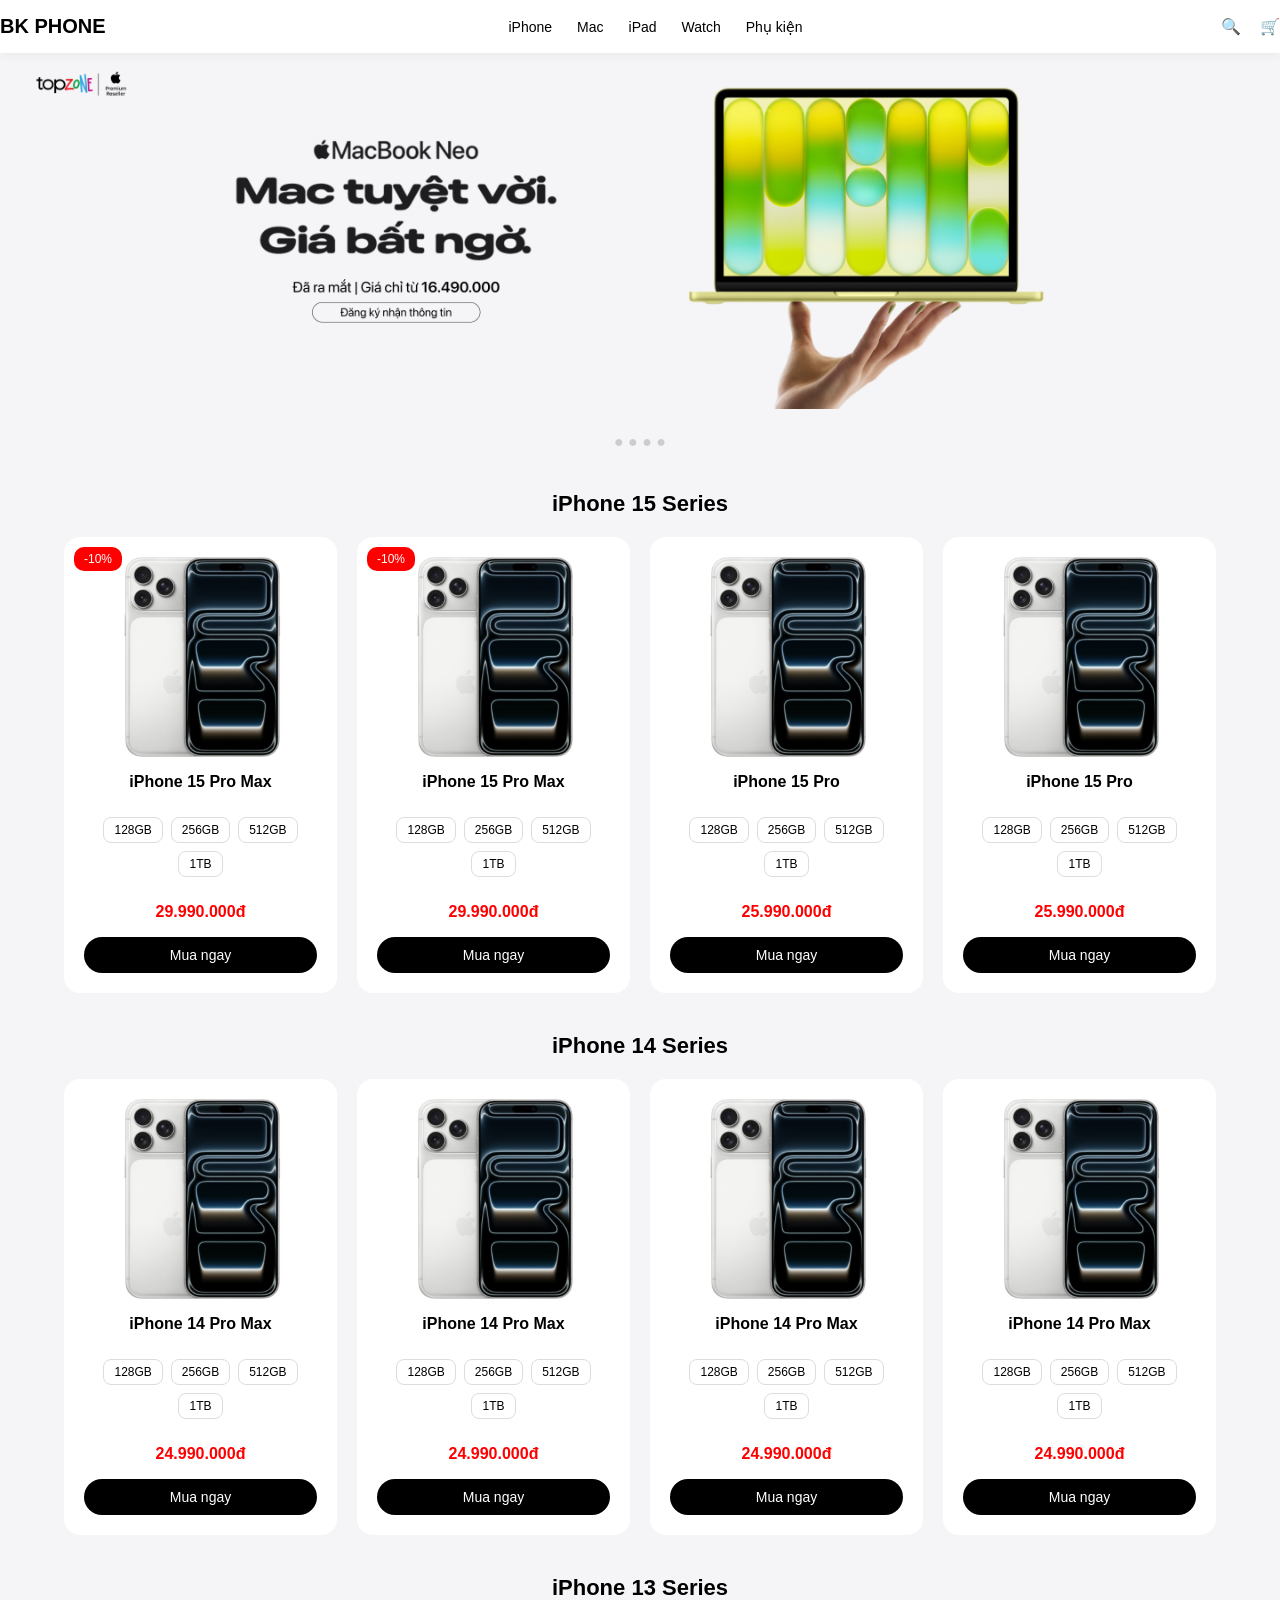
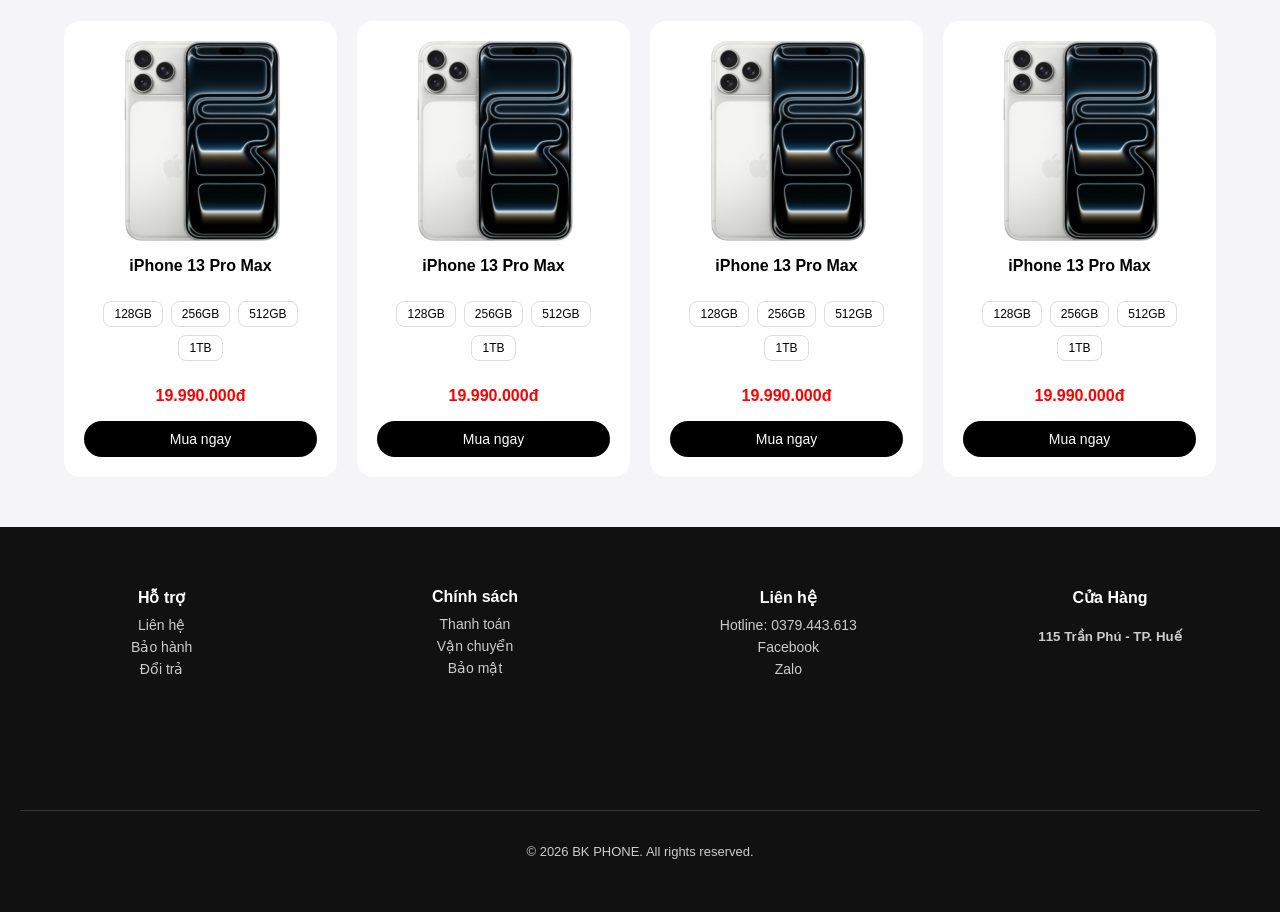
==== index.html @ ae771c81 "bk-phone first commit" ====
<!DOCTYPE html>
<html lang="vi">
<head>
  <meta charset="UTF-8">
  <title>BK PHONE - iPhone Đà Nẵng</title>
  <link rel="stylesheet" href="style.css">
</head>

<body>

<!-- HEADER -->
<header class="header">
  <div class="header-container">

    <div class="logo">BK PHONE</div>

    <nav class="nav">
      <a href="#">iPhone</a>
      <a href="#">Mac</a>
      <a href="#">iPad</a>
      <a href="#">Watch</a>
      <a href="#">Phụ kiện</a>
    </nav>

    <div class="actions">
      <span>🔍</span>
      <span>🛒</span>
    </div>

  </div>
</header>

<!-- BANNER -->
<section class="hero">
  <div class="hero-container">
    <div class="hero-img">
      <img src="images/banner.png">
    </div>

  </div>
</section>

<!-- PRODUCTS -->
<section class="products">

  <!-- iPhone 15 -->
  <h2 class="section-title">iPhone 15 Series</h2>
  <div class="container grid">

    <div class="card">
      <span class="badge">-10%</span>
      <img src="images/iphone-17-pro-max-bac-thumb-600x600.jpg">
      <h3>iPhone 15 Pro Max</h3>
<div class="storage">
  <span>128GB</span>
  <span>256GB</span>
  <span>512GB</span>
  <span>1TB</span>
</div>
<script id="1t8zj6">
document.querySelectorAll('.storage span').forEach(item => {
  item.addEventListener('click', () => {
    item.parentElement.querySelectorAll('span').forEach(s => s.classList.remove('active'));
    item.classList.add('active');
  });
});
</script>      
      <p class="price">29.990.000đ</p>
      <button>Mua ngay</button>
    </div>

    <div class="card">
      <span class="badge">-10%</span>
      <img src="images/iphone-17-pro-max-bac-thumb-600x600.jpg">
      <h3>iPhone 15 Pro Max</h3>
<div class="storage">
  <span>128GB</span>
  <span>256GB</span>
  <span>512GB</span>
  <span>1TB</span>
</div>
<script id="1t8zj6">
document.querySelectorAll('.storage span').forEach(item => {
  item.addEventListener('click', () => {
    item.parentElement.querySelectorAll('span').forEach(s => s.classList.remove('active'));
    item.classList.add('active');
  });
});
</script>      
      <p class="price">29.990.000đ</p>
      <button>Mua ngay</button>
    </div>

    <div class="card">
      <img src="images/iphone-17-pro-max-bac-thumb-600x600.jpg">
      <h3>iPhone 15 Pro</h3>
      <div class="storage">
  <span>128GB</span>
  <span>256GB</span>
  <span>512GB</span>
  <span>1TB</span>
</div>
<script id="1t8zj6">
document.querySelectorAll('.storage span').forEach(item => {
  item.addEventListener('click', () => {
    item.parentElement.querySelectorAll('span').forEach(s => s.classList.remove('active'));
    item.classList.add('active');
  });
});
</script> 
      <p class="price">25.990.000đ</p>
      <button>Mua ngay</button>
    </div>
    
    <div class="card">
      <img src="images/iphone-17-pro-max-bac-thumb-600x600.jpg">
      <h3>iPhone 15 Pro</h3>
      <div class="storage">
  <span>128GB</span>
  <span>256GB</span>
  <span>512GB</span>
  <span>1TB</span>
</div>
<script id="1t8zj6">
document.querySelectorAll('.storage span').forEach(item => {
  item.addEventListener('click', () => {
    item.parentElement.querySelectorAll('span').forEach(s => s.classList.remove('active'));
    item.classList.add('active');
  });
});
</script> 
      <p class="price">25.990.000đ</p>
      <button>Mua ngay</button>
    </div>

  </div>

  <!-- iPhone 14 -->
  <h2 class="section-title">iPhone 14 Series</h2>
  <div class="container grid">

    <div class="card">
      <img src="images/iphone-17-pro-max-bac-thumb-600x600.jpg">
      <h3>iPhone 14 Pro Max</h3>
      <div class="storage">
  <span>128GB</span>
  <span>256GB</span>
  <span>512GB</span>
  <span>1TB</span>
</div>
<script id="1t8zj6">
document.querySelectorAll('.storage span').forEach(item => {
  item.addEventListener('click', () => {
    item.parentElement.querySelectorAll('span').forEach(s => s.classList.remove('active'));
    item.classList.add('active');
  });
});
</script> 
      <p class="price">24.990.000đ</p>
      <button>Mua ngay</button>
    </div>

    <div class="card">
      <img src="images/iphone-17-pro-max-bac-thumb-600x600.jpg">
      <h3>iPhone 14 Pro Max</h3>
      <div class="storage">
  <span>128GB</span>
  <span>256GB</span>
  <span>512GB</span>
  <span>1TB</span>
</div>
<script id="1t8zj6">
document.querySelectorAll('.storage span').forEach(item => {
  item.addEventListener('click', () => {
    item.parentElement.querySelectorAll('span').forEach(s => s.classList.remove('active'));
    item.classList.add('active');
  });
});
</script> 
      <p class="price">24.990.000đ</p>
      <button>Mua ngay</button>
    </div>

        <div class="card">
      <img src="images/iphone-17-pro-max-bac-thumb-600x600.jpg">
      <h3>iPhone 14 Pro Max</h3>
      <div class="storage">
  <span>128GB</span>
  <span>256GB</span>
  <span>512GB</span>
  <span>1TB</span>
</div>
<script id="1t8zj6">
document.querySelectorAll('.storage span').forEach(item => {
  item.addEventListener('click', () => {
    item.parentElement.querySelectorAll('span').forEach(s => s.classList.remove('active'));
    item.classList.add('active');
  });
});
</script> 
      <p class="price">24.990.000đ</p>
      <button>Mua ngay</button>
    </div>

        <div class="card">
      <img src="images/iphone-17-pro-max-bac-thumb-600x600.jpg">
      <h3>iPhone 14 Pro Max</h3>
      <div class="storage">
  <span>128GB</span>
  <span>256GB</span>
  <span>512GB</span>
  <span>1TB</span>
</div>
<script id="1t8zj6">
document.querySelectorAll('.storage span').forEach(item => {
  item.addEventListener('click', () => {
    item.parentElement.querySelectorAll('span').forEach(s => s.classList.remove('active'));
    item.classList.add('active');
  });
});
</script> 
      <p class="price">24.990.000đ</p>
      <button>Mua ngay</button>
    </div>

  </div>

  <!-- iPhone 13 -->
  <h2 class="section-title">iPhone 13 Series</h2>
  <div class="container grid">

    <div class="card">
      <img src="images/iphone-17-pro-max-bac-thumb-600x600.jpg">
      <h3>iPhone 13 Pro Max</h3>
      <div class="storage">
  <span>128GB</span>
  <span>256GB</span>
  <span>512GB</span>
  <span>1TB</span>
</div>
<script id="1t8zj6">
document.querySelectorAll('.storage span').forEach(item => {
  item.addEventListener('click', () => {
    item.parentElement.querySelectorAll('span').forEach(s => s.classList.remove('active'));
    item.classList.add('active');
  });
});
</script> 
      <p class="price">19.990.000đ</p>
      <button>Mua ngay</button>
    </div>

    <div class="card">
      <img src="images/iphone-17-pro-max-bac-thumb-600x600.jpg">
      <h3>iPhone 13 Pro Max</h3>
      <div class="storage">
  <span>128GB</span>
  <span>256GB</span>
  <span>512GB</span>
  <span>1TB</span>
</div>
<script id="1t8zj6">
document.querySelectorAll('.storage span').forEach(item => {
  item.addEventListener('click', () => {
    item.parentElement.querySelectorAll('span').forEach(s => s.classList.remove('active'));
    item.classList.add('active');
  });
});
</script> 
      <p class="price">19.990.000đ</p>
      <button>Mua ngay</button>
    </div>

        <div class="card">
      <img src="images/iphone-17-pro-max-bac-thumb-600x600.jpg">
      <h3>iPhone 13 Pro Max</h3>
      <div class="storage">
  <span>128GB</span>
  <span>256GB</span>
  <span>512GB</span>
  <span>1TB</span>
</div>
<script id="1t8zj6">
document.querySelectorAll('.storage span').forEach(item => {
  item.addEventListener('click', () => {
    item.parentElement.querySelectorAll('span').forEach(s => s.classList.remove('active'));
    item.classList.add('active');
  });
});
</script> 
      <p class="price">19.990.000đ</p>
      <button>Mua ngay</button>
    </div>

        <div class="card">
      <img src="images/iphone-17-pro-max-bac-thumb-600x600.jpg">
      <h3>iPhone 13 Pro Max</h3>
      <div class="storage">
  <span>128GB</span>
  <span>256GB</span>
  <span>512GB</span>
  <span>1TB</span>
</div>
<script id="1t8zj6">
document.querySelectorAll('.storage span').forEach(item => {
  item.addEventListener('click', () => {
    item.parentElement.querySelectorAll('span').forEach(s => s.classList.remove('active'));
    item.classList.add('active');
  });
});
</script> 
      <p class="price">19.990.000đ</p>
      <button>Mua ngay</button>
    </div>

  </div>

</section>

<!-- FOOTER -->
<footer class="footer">
  <div class="footer-container">
    <div class="footer-col">
      <h4>Hỗ trợ</h4>
      <p>Liên hệ</p>
      <p>Bảo hành</p>
      <p>Đổi trả</p>
    </div>

    <div class="footer-col">
      <h4>Chính sách</h4>
      <p>Thanh toán</p>
      <p>Vận chuyển</p>
      <p>Bảo mật</p>
    </div>

    <div class="footer-col">
      <h4>Liên hệ</h4>
      <p>Hotline: 0379.443.613</p>
      <p>Facebook</p>
      <p>Zalo</p>
    </div>
    <div class="footer-col map-col">
  <h4>Cửa Hàng</h4>
  <h5>115 Trần Phú - TP. Huế </h5>
  <iframe 
    src="https://www.google.com/maps/embed?pb=!1m18!1m12!1m3!1d3826.470863350983!2d107.58815087576544!3d16.451678529084784!2m3!1f0!2f0!3f0!3m2!1i1024!2i768!4f13.1!3m3!1m2!1s0x3141a14414b93f39%3A0x653a0df5e198de70!2zMTE1IFRy4bqnbiBQaMO6LCBQaMaw4bubYyBWxKluaCwgSHXhur8sIFZp4buHdCBOYW0!5e0!3m2!1svi!2s!4v1774356234163!5m2!1svi!2s"
    height="120px" 
    style="border:0; border-radius:10px;"
    loading="lazy">
  </iframe>
</div>

  </div>

  <div class="footer-bottom">
    <p>© 2026 BK PHONE. All rights reserved.</p>
  </div>
</footer>

</body>
</html>
---- style.css ----
.header {
  background: black;
  color: rgb(0, 0, 0);
  padding: 12px 0;
  position: sticky;
  top: 0;
  z-index: 1000;
}

.header-container {
  max-width: 1400px;
  margin: auto;
  display: flex;
  align-items: center;
  justify-content: space-between;
}

.hero {
  background: #f5f5f7;
  width: 100%;
}

.hero-container {
  width: 100%;
  max-width: 1400px;
  margin: auto;
  display: flex;
  align-items: center;
  justify-content: space-between;
}

.hero-text h1 {
  font-size: 40px;
  font-weight: bold;
}

.hero-text p {
  margin: 15px 0;
  font-size: 18px;
}

.hero-btn {
  padding: 10px 20px;
  border-radius: 999px;
  border: 1px solid black;
  background: transparent;
  cursor: pointer;
}

.hero::after {
  content: "● ● ● ●";
  display: block;
  text-align: center;
  margin-top: 20px;
  color: #ccc;
}

.hero-img img {
  width: 100%;
  max-width: 100%;
}

.logo {
  font-weight: bold;
  font-size: 20px;
}

.nav {
  display: flex;
  gap: 25px;
}

.nav a {
  color: rgb(0, 0, 0);
  text-decoration: none;
  font-size: 14px;
}

.nav a:hover {
  color: #aaa;
}

.actions span {
  margin-left: 15px;
  cursor: pointer;
}



/* layout chính */
.main-layout {
  max-width: 1400px;
  margin: 0 auto;
  padding: 0 10px;
}

/* container bên trong */
.container {
  max-width: 1200px;
  margin: 0 auto;
  width: 100%;
}


body {
  margin: 0;
  font-family: Arial;
  background: #f5f5f7;
}

/* container */
.container {
  width: 90%;
  margin: auto;
}

/* header */
.header {
  background: white;
  padding: 15px 0;
  box-shadow: 0 2px 10px rgba(0,0,0,0.05);
  position: sticky;
  top: 0;
  z-index: 100;
}

.logo {
  display: inline-block;
}

.search {
  float: right;
  padding: 8px;
}

/* banner */
.banner {
  text-align: center;
  padding: 50px 0;
}

.banner h2 {
  font-size: 30px;
}

/* products */
.products .container {
  display: flex;
  gap: 20px;
}

/* card */
.card {
  background: white;
  padding: 20px;
  border-radius: 16px;
  text-align: center;
  transition: 0.3s;
}

.card:hover {
  transform: translateY(-5px);
  box-shadow: 0 10px 25px rgba(0,0,0,0.1);
}

.card img {
  width: 100%;
  height: 200px;
  object-fit: contain;
}

.card h3 {
  font-size: 16px;
}

.price {
  font-size: 16px;
}

.price {
  color: red;
  font-weight: bold;
}

button {
  background: black;
  color: white;
  padding: 10px;
  border: none;
  border-radius: 8px;
  cursor: pointer;
  font-size: 14px;
}

/* footer */
.footer {
  text-align: center;
  padding: 20px;
  background: white;
  margin-top: 40px;
}
/* giảm giá */
.badge {
  position: absolute;
  background: red;
  color: white;
  padding: 5px 10px;
  border-radius: 10px;
  top: 10px;
  left: 10px;
  font-size: 12px;
}

.card {
  position: relative;
}

button {
  background: black;
  color: white;
  padding: 10px 15px;
  border-radius: 999px;
  transition: 0.3s;
}

button:hover {
  background: #333;
}

.section-title {
  margin: 40px 0 10px;
  font-size: 22px;
  font-weight: bold;
}

.grid {
  display: grid;
  grid-template-columns: repeat(auto-fit, minmax(260px, 1fr));
  gap: 25px; /* tăng khoảng cách cho thoáng */
}

.section-title {
  text-align: center;
  margin: 40px 0 20px;
}

.card {
  min-height: 300px;
  display: flex;
  flex-direction: column;
  justify-content: space-between;
}

.storage {
  display: flex;
  justify-content: center;
  gap: 8px;
  margin: 10px 0;
  flex-wrap: wrap;
}

.storage span {
  border: 1px solid #ddd;
  padding: 5px 10px;
  border-radius: 8px;
  font-size: 12px;
  cursor: pointer;
  transition: 0.2s;
}

/* hover */
.storage span:hover {
  border-color: black;
}

/* chọn */
.storage span.active {
  background: black;
  color: white;
  border-color: black;
}

/* FOOTER */
.footer {
  background: #111;
  color: #ccc;
  margin-top: 50px;
  padding-top: 40px;
}

.footer-container {
  max-width: 1400px;
  margin: auto;
  display: grid;
  grid-template-columns: repeat(4, 1fr);
  gap: 30px;
}

.footer-col h3,
.footer-col h4 {
  color: white;
  margin-bottom: 10px;
}

.footer-col p {
  font-size: 14px;
  margin: 6px 0;
  cursor: pointer;
}

.footer-col p:hover {
  color: white;
}

/* bottom */
.footer-bottom {
  text-align: center;
  padding: 20px;
  border-top: 1px solid #333;
  margin-top: 20px;
  font-size: 13px;
}
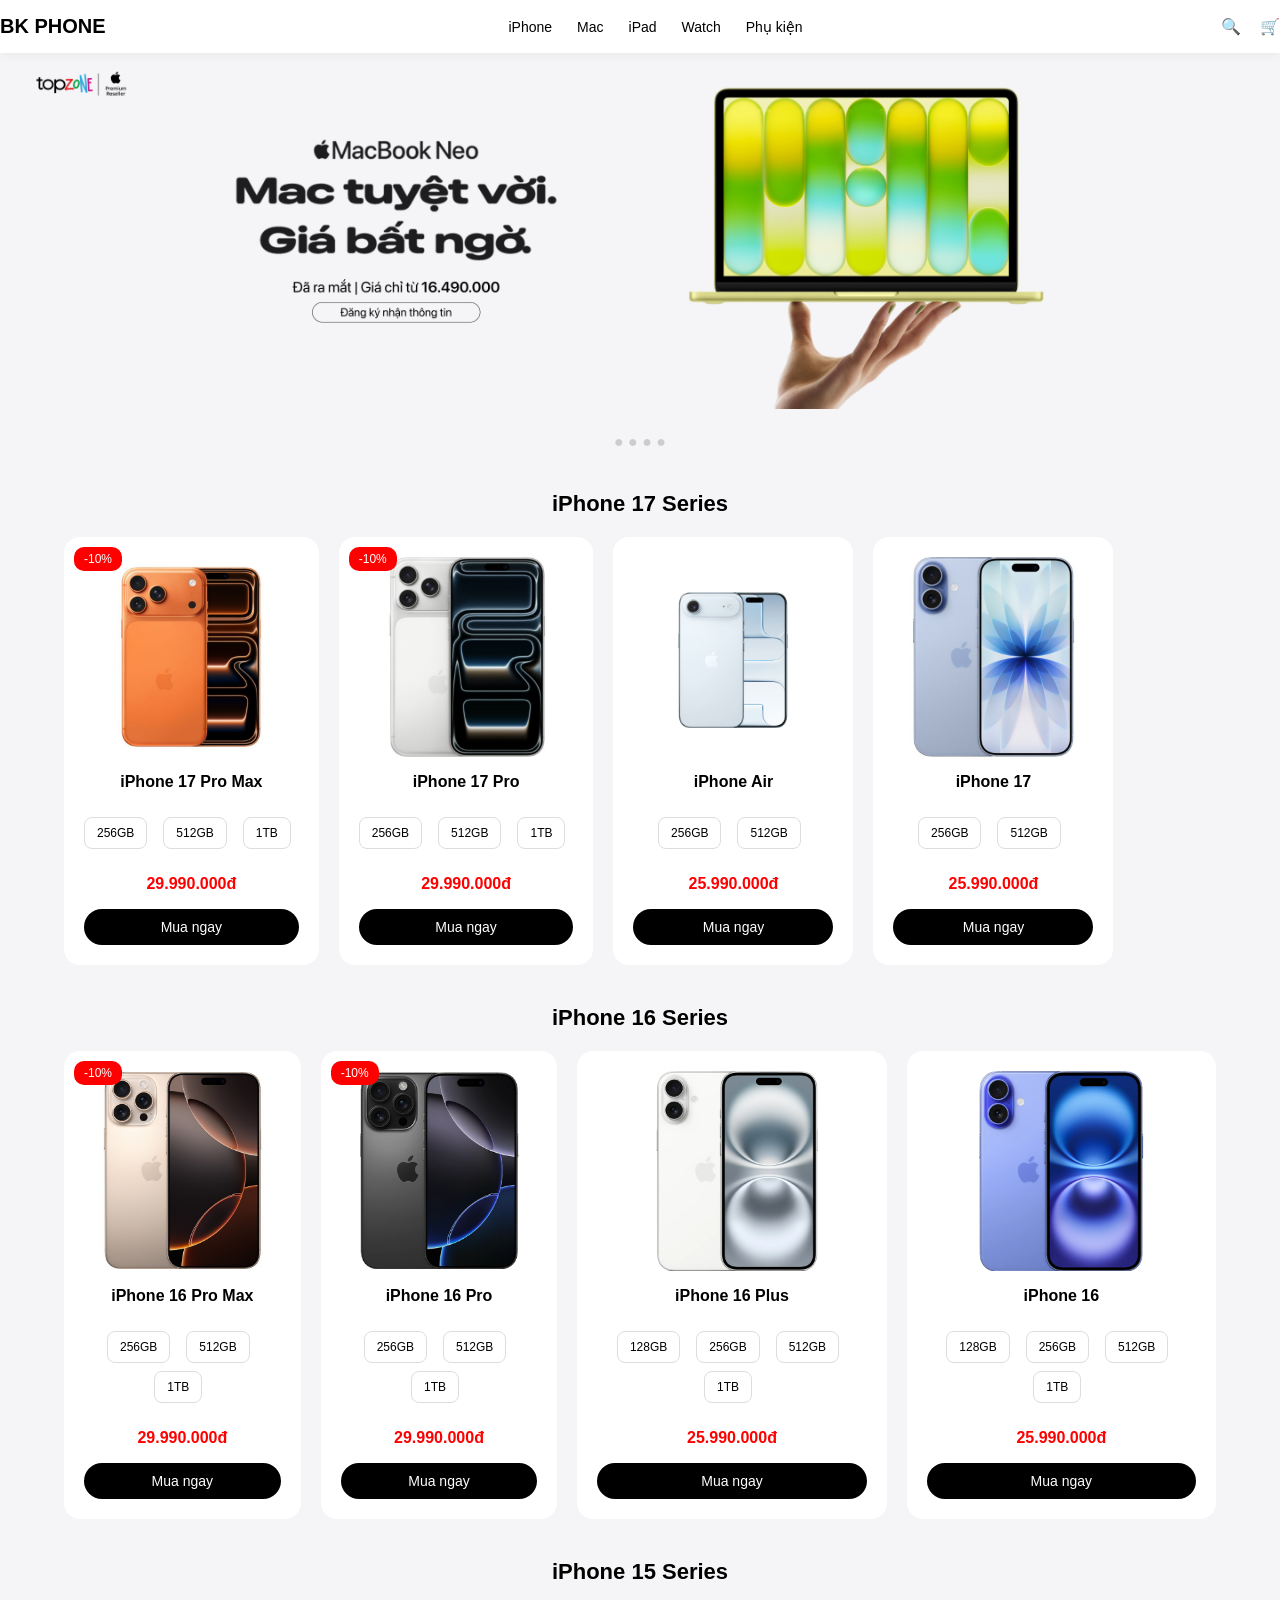
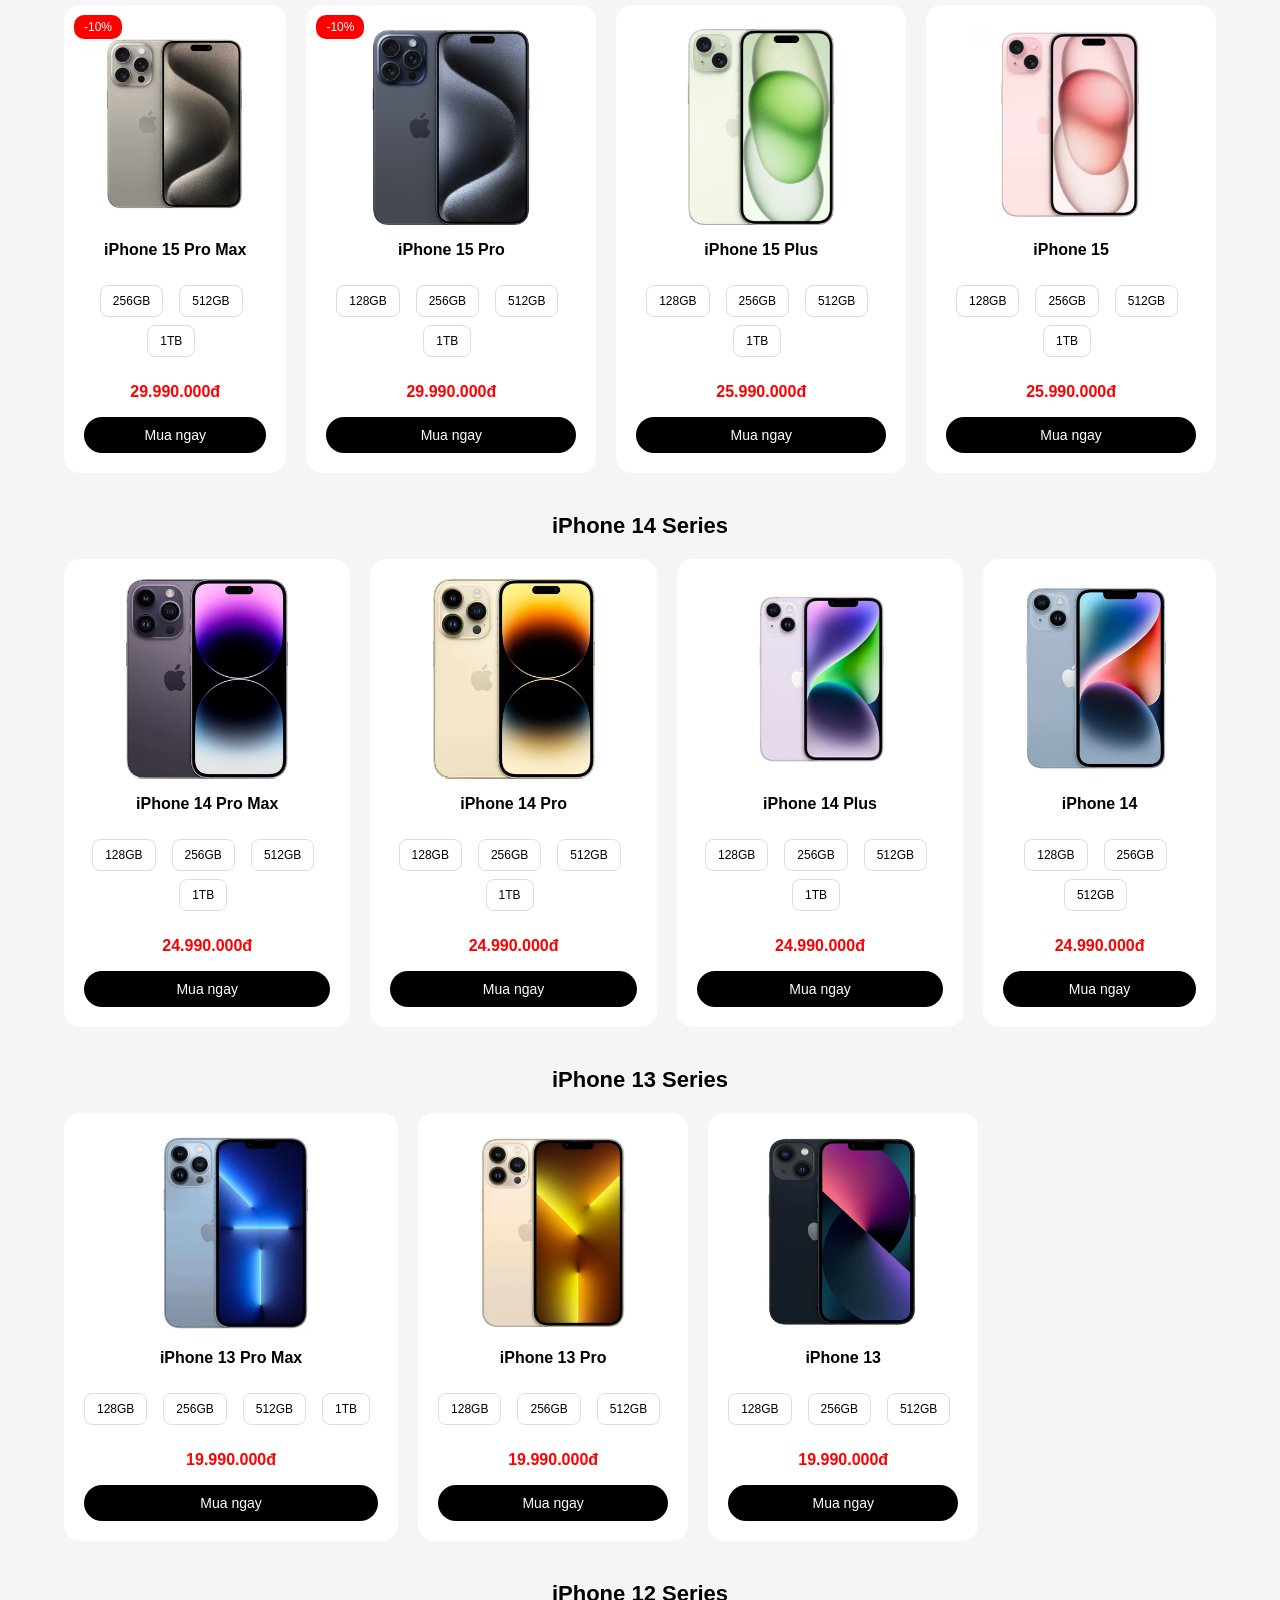
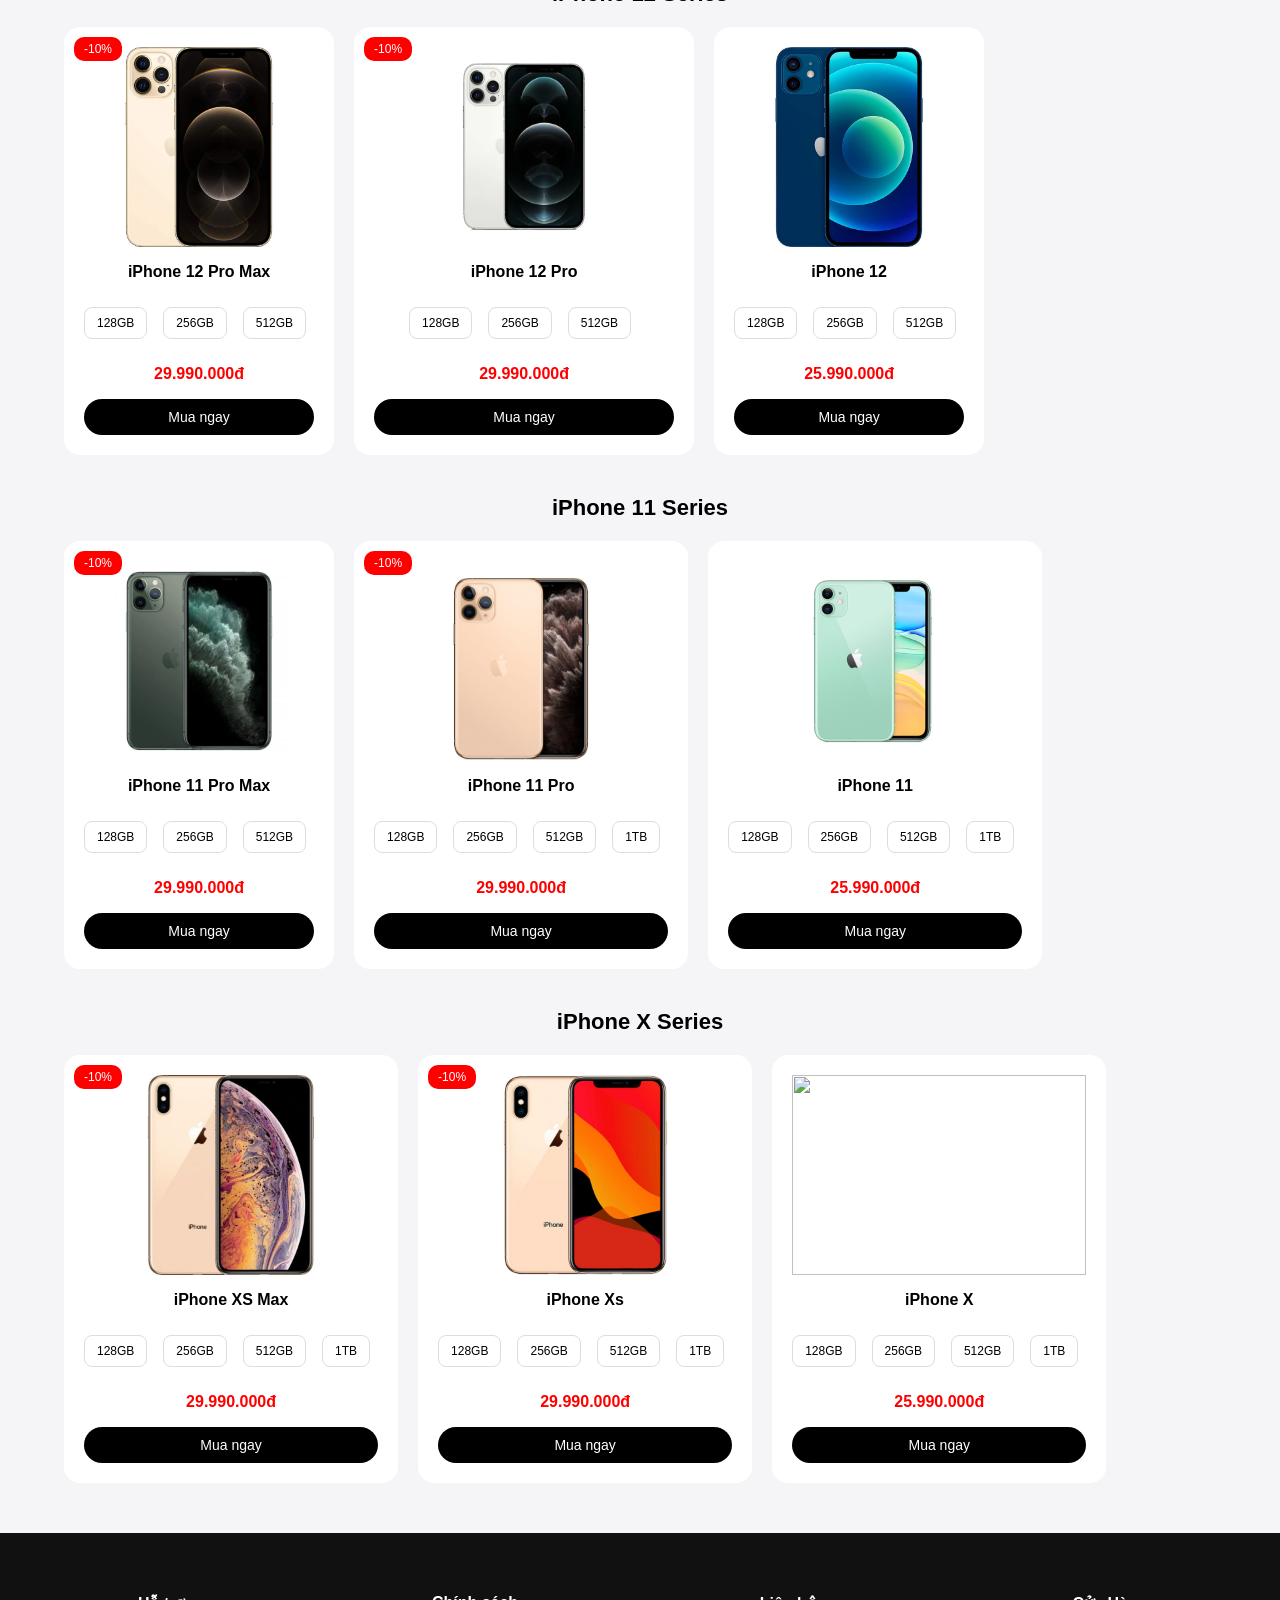
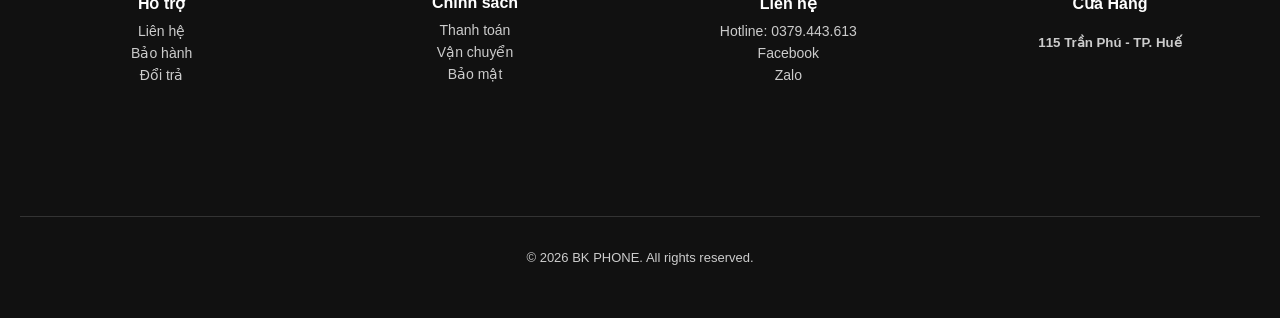
==== commit 1f0dc80d: "update UI" ====
--- a/index.html
+++ b/index.html
@@ -43,57 +43,233 @@
 <!-- PRODUCTS -->
 <section class="products">
 
+  <!-- iPhone 17 -->
+  <h2 class="section-title">iPhone 17 Series</h2>
+  <div class="container grid">
+    <div class="card">
+      <span class="badge">-10%</span>
+      <img src="images/iphone-17-pro-max-vang.jpg">
+      <h3>iPhone 17 Pro Max</h3>
+<div class="storage">
+  <span>256GB</span>
+  <span>512GB</span>
+  <span>1TB</span>
+</div>
+<script id="1t8zj6">
+document.querySelectorAll('.storage span').forEach(item => {
+  item.addEventListener('click', () => {
+    item.parentElement.querySelectorAll('span').forEach(s => s.classList.remove('active'));
+    item.classList.add('active');
+  });
+});
+</script>      
+      <p class="price">29.990.000đ</p>
+      <button onclick="window.location.href='product.html'">
+  Mua ngay
+</button>
+    </div>
+
+    <div class="card">
+      <span class="badge">-10%</span>
+      <img src="images/iphone-17-pro-max-bac-thumb-600x600.jpg">
+      <h3>iPhone 17 Pro</h3>
+<div class="storage">
+  <span>256GB</span>
+  <span>512GB</span>
+  <span>1TB</span>
+</div>
+<script id="1t8zj6">
+document.querySelectorAll('.storage span').forEach(item => {
+  item.addEventListener('click', () => {
+    item.parentElement.querySelectorAll('span').forEach(s => s.classList.remove('active'));
+    item.classList.add('active');
+  });
+});
+</script>      
+      <p class="price">29.990.000đ</p>
+      <button>Mua ngay</button>
+    </div>
+
+    <div class="card">
+      <img src="images/iphone-air.jpeg">
+      <h3>iPhone Air </h3>
+      <div class="storage">
+  <span>256GB</span>
+  <span>512GB</span>
+</div>
+<script id="1t8zj6">
+document.querySelectorAll('.storage span').forEach(item => {
+  item.addEventListener('click', () => {
+    item.parentElement.querySelectorAll('span').forEach(s => s.classList.remove('active'));
+    item.classList.add('active');
+  });
+});
+</script> 
+      <p class="price">25.990.000đ</p>
+      <button>Mua ngay</button>
+    </div>
+    
+    <div class="card">
+      <img src="images/iphone-17-xanh-duong.jpg">
+      <h3>iPhone 17</h3>
+      <div class="storage">
+  <span>256GB</span>
+  <span>512GB</span>
+</div>
+<script id="1t8zj6">
+document.querySelectorAll('.storage span').forEach(item => {
+  item.addEventListener('click', () => {
+    item.parentElement.querySelectorAll('span').forEach(s => s.classList.remove('active'));
+    item.classList.add('active');
+  });
+});
+</script> 
+      <p class="price">25.990.000đ</p>
+      <button>Mua ngay</button>
+    </div>
+
+  </div>
+
+  <!-- iPhone 16 -->
+  <h2 class="section-title">iPhone 16 Series</h2>
+  <div class="container grid">
+
+    <div class="card">
+      <span class="badge">-10%</span>
+      <img src="images/iphone-16-pro-max-sa-mac.jpg">
+      <h3>iPhone 16 Pro Max</h3>
+<div class="storage">
+  <span>256GB</span>
+  <span>512GB</span>
+  <span>1TB</span>
+</div>
+<script id="1t8zj6">
+document.querySelectorAll('.storage span').forEach(item => {
+  item.addEventListener('click', () => {
+    item.parentElement.querySelectorAll('span').forEach(s => s.classList.remove('active'));
+    item.classList.add('active');
+  });
+});
+</script>      
+      <p class="price">29.990.000đ</p>
+      <button>Mua ngay</button>
+    </div>
+
+    <div class="card">
+      <span class="badge">-10%</span>
+      <img src="images/iphone-16-pro-titan-den.png">
+      <h3>iPhone 16 Pro </h3>
+<div class="storage">
+  <span>256GB</span>
+  <span>512GB</span>
+  <span>1TB</span>
+</div>
+<script id="1t8zj6">
+document.querySelectorAll('.storage span').forEach(item => {
+  item.addEventListener('click', () => {
+    item.parentElement.querySelectorAll('span').forEach(s => s.classList.remove('active'));
+    item.classList.add('active');
+  });
+});
+</script>      
+      <p class="price">29.990.000đ</p>
+      <button>Mua ngay</button>
+    </div>
+
+    <div class="card">
+      <img src="images/iphone-16-plus-trang-thumbtgdd-600x600.png">
+      <h3>iPhone 16 Plus</h3>
+      <div class="storage">
+  <span>128GB</span>
+  <span>256GB</span>
+  <span>512GB</span>
+  <span>1TB</span>
+</div>
+<script id="1t8zj6">
+document.querySelectorAll('.storage span').forEach(item => {
+  item.addEventListener('click', () => {
+    item.parentElement.querySelectorAll('span').forEach(s => s.classList.remove('active'));
+    item.classList.add('active');
+  });
+});
+</script> 
+      <p class="price">25.990.000đ</p>
+      <button>Mua ngay</button>
+    </div>
+    
+    <div class="card">
+      <img src="images/iphone-16-blue-600x600.png">
+      <h3>iPhone 16</h3>
+      <div class="storage">
+  <span>128GB</span>
+  <span>256GB</span>
+  <span>512GB</span>
+  <span>1TB</span>
+</div>
+<script id="1t8zj6">
+document.querySelectorAll('.storage span').forEach(item => {
+  item.addEventListener('click', () => {
+    item.parentElement.querySelectorAll('span').forEach(s => s.classList.remove('active'));
+    item.classList.add('active');
+  });
+});
+</script> 
+      <p class="price">25.990.000đ</p>
+      <button>Mua ngay</button>
+    </div>
+
+  </div>
+
   <!-- iPhone 15 -->
   <h2 class="section-title">iPhone 15 Series</h2>
   <div class="container grid">
 
     <div class="card">
       <span class="badge">-10%</span>
-      <img src="images/iphone-17-pro-max-bac-thumb-600x600.jpg">
+      <img src="images/iphone-15-pro-max_3.webp">
       <h3>iPhone 15 Pro Max</h3>
 <div class="storage">
-  <span>128GB</span>
-  <span>256GB</span>
-  <span>512GB</span>
-  <span>1TB</span>
-</div>
-<script id="1t8zj6">
-document.querySelectorAll('.storage span').forEach(item => {
-  item.addEventListener('click', () => {
-    item.parentElement.querySelectorAll('span').forEach(s => s.classList.remove('active'));
-    item.classList.add('active');
-  });
-});
-</script>      
-      <p class="price">29.990.000đ</p>
-      <button>Mua ngay</button>
-    </div>
-
-    <div class="card">
-      <span class="badge">-10%</span>
-      <img src="images/iphone-17-pro-max-bac-thumb-600x600.jpg">
-      <h3>iPhone 15 Pro Max</h3>
-<div class="storage">
-  <span>128GB</span>
-  <span>256GB</span>
-  <span>512GB</span>
-  <span>1TB</span>
-</div>
-<script id="1t8zj6">
-document.querySelectorAll('.storage span').forEach(item => {
-  item.addEventListener('click', () => {
-    item.parentElement.querySelectorAll('span').forEach(s => s.classList.remove('active'));
-    item.classList.add('active');
-  });
-});
-</script>      
-      <p class="price">29.990.000đ</p>
-      <button>Mua ngay</button>
-    </div>
-
-    <div class="card">
-      <img src="images/iphone-17-pro-max-bac-thumb-600x600.jpg">
+  <span>256GB</span>
+  <span>512GB</span>
+  <span>1TB</span>
+</div>
+<script id="1t8zj6">
+document.querySelectorAll('.storage span').forEach(item => {
+  item.addEventListener('click', () => {
+    item.parentElement.querySelectorAll('span').forEach(s => s.classList.remove('active'));
+    item.classList.add('active');
+  });
+});
+</script>      
+      <p class="price">29.990.000đ</p>
+      <button>Mua ngay</button>
+    </div>
+
+    <div class="card">
+      <span class="badge">-10%</span>
+      <img src="images/iphone-15-pro.png">
       <h3>iPhone 15 Pro</h3>
+<div class="storage">
+  <span>128GB</span>
+  <span>256GB</span>
+  <span>512GB</span>
+  <span>1TB</span>
+</div>
+<script id="1t8zj6">
+document.querySelectorAll('.storage span').forEach(item => {
+  item.addEventListener('click', () => {
+    item.parentElement.querySelectorAll('span').forEach(s => s.classList.remove('active'));
+    item.classList.add('active');
+  });
+});
+</script>      
+      <p class="price">29.990.000đ</p>
+      <button>Mua ngay</button>
+    </div>
+
+    <div class="card">
+      <img src="images/iphone-15-plus.png">
+      <h3>iPhone 15 Plus</h3>
       <div class="storage">
   <span>128GB</span>
   <span>256GB</span>
@@ -113,8 +289,8 @@
     </div>
     
     <div class="card">
-      <img src="images/iphone-17-pro-max-bac-thumb-600x600.jpg">
-      <h3>iPhone 15 Pro</h3>
+      <img src="images/iphone-15.webp">
+      <h3>iPhone 15</h3>
       <div class="storage">
   <span>128GB</span>
   <span>256GB</span>
@@ -140,7 +316,7 @@
   <div class="container grid">
 
     <div class="card">
-      <img src="images/iphone-17-pro-max-bac-thumb-600x600.jpg">
+      <img src="images/iphone-14-pro-max.webp">
       <h3>iPhone 14 Pro Max</h3>
       <div class="storage">
   <span>128GB</span>
@@ -161,8 +337,8 @@
     </div>
 
     <div class="card">
-      <img src="images/iphone-17-pro-max-bac-thumb-600x600.jpg">
-      <h3>iPhone 14 Pro Max</h3>
+      <img src="images/iphone-14-pro.webp">
+      <h3>iPhone 14 Pro </h3>
       <div class="storage">
   <span>128GB</span>
   <span>256GB</span>
@@ -182,8 +358,8 @@
     </div>
 
         <div class="card">
-      <img src="images/iphone-17-pro-max-bac-thumb-600x600.jpg">
-      <h3>iPhone 14 Pro Max</h3>
+      <img src="images/iphone-14-plus-tim.jpg">
+      <h3>iPhone 14 Plus</h3>
       <div class="storage">
   <span>128GB</span>
   <span>256GB</span>
@@ -203,13 +379,12 @@
     </div>
 
         <div class="card">
-      <img src="images/iphone-17-pro-max-bac-thumb-600x600.jpg">
-      <h3>iPhone 14 Pro Max</h3>
-      <div class="storage">
-  <span>128GB</span>
-  <span>256GB</span>
-  <span>512GB</span>
-  <span>1TB</span>
+      <img src="images/iphone-14.webp">
+      <h3>iPhone 14 </h3>
+      <div class="storage">
+  <span>128GB</span>
+  <span>256GB</span>
+  <span>512GB</span>
 </div>
 <script id="1t8zj6">
 document.querySelectorAll('.storage span').forEach(item => {
@@ -230,7 +405,7 @@
   <div class="container grid">
 
     <div class="card">
-      <img src="images/iphone-17-pro-max-bac-thumb-600x600.jpg">
+      <img src="images/iphone-13-pro-max.webp">
       <h3>iPhone 13 Pro Max</h3>
       <div class="storage">
   <span>128GB</span>
@@ -251,13 +426,12 @@
     </div>
 
     <div class="card">
-      <img src="images/iphone-17-pro-max-bac-thumb-600x600.jpg">
-      <h3>iPhone 13 Pro Max</h3>
-      <div class="storage">
-  <span>128GB</span>
-  <span>256GB</span>
-  <span>512GB</span>
-  <span>1TB</span>
+      <img src="images/iphone-13-pro.webp">
+      <h3>iPhone 13 Pro </h3>
+      <div class="storage">
+  <span>128GB</span>
+  <span>256GB</span>
+  <span>512GB</span>
 </div>
 <script id="1t8zj6">
 document.querySelectorAll('.storage span').forEach(item => {
@@ -272,13 +446,12 @@
     </div>
 
         <div class="card">
-      <img src="images/iphone-17-pro-max-bac-thumb-600x600.jpg">
-      <h3>iPhone 13 Pro Max</h3>
-      <div class="storage">
-  <span>128GB</span>
-  <span>256GB</span>
-  <span>512GB</span>
-  <span>1TB</span>
+      <img src="images/iphone-13.webp">
+      <h3>iPhone 13</h3>
+      <div class="storage">
+  <span>128GB</span>
+  <span>256GB</span>
+  <span>512GB</span>
 </div>
 <script id="1t8zj6">
 document.querySelectorAll('.storage span').forEach(item => {
@@ -290,29 +463,213 @@
 </script> 
       <p class="price">19.990.000đ</p>
       <button>Mua ngay</button>
-    </div>
-
-        <div class="card">
-      <img src="images/iphone-17-pro-max-bac-thumb-600x600.jpg">
-      <h3>iPhone 13 Pro Max</h3>
-      <div class="storage">
-  <span>128GB</span>
-  <span>256GB</span>
-  <span>512GB</span>
-  <span>1TB</span>
-</div>
-<script id="1t8zj6">
-document.querySelectorAll('.storage span').forEach(item => {
-  item.addEventListener('click', () => {
-    item.parentElement.querySelectorAll('span').forEach(s => s.classList.remove('active'));
-    item.classList.add('active');
-  });
-});
-</script> 
-      <p class="price">19.990.000đ</p>
-      <button>Mua ngay</button>
-    </div>
-
+    </div>  
+  </div>
+
+    <!-- iPhone 12 -->
+  <h2 class="section-title">iPhone 12 Series</h2>
+  <div class="container grid">
+
+    <div class="card">
+      <span class="badge">-10%</span>
+      <img src="images/iphone-12-pro-max.webp">
+      <h3>iPhone 12 Pro Max</h3>
+<div class="storage">
+  <span>128GB</span>
+  <span>256GB</span>
+  <span>512GB</span>
+</div>
+<script id="1t8zj6">
+document.querySelectorAll('.storage span').forEach(item => {
+  item.addEventListener('click', () => {
+    item.parentElement.querySelectorAll('span').forEach(s => s.classList.remove('active'));
+    item.classList.add('active');
+  });
+});
+</script>      
+      <p class="price">29.990.000đ</p>
+      <button>Mua ngay</button>
+    </div>
+
+    <div class="card">
+      <span class="badge">-10%</span>
+      <img src="images/iphone-12-pro.webp">
+      <h3>iPhone 12 Pro </h3>
+<div class="storage">
+  <span>128GB</span>
+  <span>256GB</span>
+  <span>512GB</span>
+</div>
+<script id="1t8zj6">
+document.querySelectorAll('.storage span').forEach(item => {
+  item.addEventListener('click', () => {
+    item.parentElement.querySelectorAll('span').forEach(s => s.classList.remove('active'));
+    item.classList.add('active');
+  });
+});
+</script>      
+      <p class="price">29.990.000đ</p>
+      <button>Mua ngay</button>
+    </div>
+
+    <div class="card">
+      <img src="images/iphone-12.webp">
+      <h3>iPhone 12</h3>
+      <div class="storage">
+  <span>128GB</span>
+  <span>256GB</span>
+  <span>512GB</span>
+</div>
+<script id="1t8zj6">
+document.querySelectorAll('.storage span').forEach(item => {
+  item.addEventListener('click', () => {
+    item.parentElement.querySelectorAll('span').forEach(s => s.classList.remove('active'));
+    item.classList.add('active');
+  });
+});
+</script> 
+      <p class="price">25.990.000đ</p>
+      <button>Mua ngay</button>
+    </div>
+  </div>
+
+      <!-- iPhone 11 -->
+  <h2 class="section-title">iPhone 11 Series</h2>
+  <div class="container grid">
+
+    <div class="card">
+      <span class="badge">-10%</span>
+      <img src="images/iphone-11-pro-max.webp">
+      <h3>iPhone 11 Pro Max</h3>
+<div class="storage">
+  <span>128GB</span>
+  <span>256GB</span>
+  <span>512GB</span>
+</div>
+<script id="1t8zj6">
+document.querySelectorAll('.storage span').forEach(item => {
+  item.addEventListener('click', () => {
+    item.parentElement.querySelectorAll('span').forEach(s => s.classList.remove('active'));
+    item.classList.add('active');
+  });
+});
+</script>      
+      <p class="price">29.990.000đ</p>
+      <button>Mua ngay</button>
+    </div>
+
+    <div class="card">
+      <span class="badge">-10%</span>
+      <img src="images/iphone-11-pro.jpeg">
+      <h3>iPhone 11 Pro </h3>
+<div class="storage">
+  <span>128GB</span>
+  <span>256GB</span>
+  <span>512GB</span>
+  <span>1TB</span>
+</div>
+<script id="1t8zj6">
+document.querySelectorAll('.storage span').forEach(item => {
+  item.addEventListener('click', () => {
+    item.parentElement.querySelectorAll('span').forEach(s => s.classList.remove('active'));
+    item.classList.add('active');
+  });
+});
+</script>      
+      <p class="price">29.990.000đ</p>
+      <button>Mua ngay</button>
+    </div>
+
+    <div class="card">
+      <img src="images/iphone-11.jpeg">
+      <h3>iPhone 11</h3>
+      <div class="storage">
+  <span>128GB</span>
+  <span>256GB</span>
+  <span>512GB</span>
+  <span>1TB</span>
+</div>
+<script id="1t8zj6">
+document.querySelectorAll('.storage span').forEach(item => {
+  item.addEventListener('click', () => {
+    item.parentElement.querySelectorAll('span').forEach(s => s.classList.remove('active'));
+    item.classList.add('active');
+  });
+});
+</script> 
+      <p class="price">25.990.000đ</p>
+      <button>Mua ngay</button>
+    </div>
+  </div>
+
+    <!-- iPhone X -->
+  <h2 class="section-title">iPhone X Series</h2>
+  <div class="container grid">
+
+    <div class="card">
+      <span class="badge">-10%</span>
+      <img src="images/iphone_xs_max.jpg">
+      <h3>iPhone XS Max</h3>
+<div class="storage">
+  <span>128GB</span>
+  <span>256GB</span>
+  <span>512GB</span>
+  <span>1TB</span>
+</div>
+<script id="1t8zj6">
+document.querySelectorAll('.storage span').forEach(item => {
+  item.addEventListener('click', () => {
+    item.parentElement.querySelectorAll('span').forEach(s => s.classList.remove('active'));
+    item.classList.add('active');
+  });
+});
+</script>      
+      <p class="price">29.990.000đ</p>
+      <button>Mua ngay</button>
+    </div>
+
+    <div class="card">
+      <span class="badge">-10%</span>
+      <img src="images/iphone-xs.jpg">
+      <h3>iPhone Xs </h3>
+<div class="storage">
+  <span>128GB</span>
+  <span>256GB</span>
+  <span>512GB</span>
+  <span>1TB</span>
+</div>
+<script id="1t8zj6">
+document.querySelectorAll('.storage span').forEach(item => {
+  item.addEventListener('click', () => {
+    item.parentElement.querySelectorAll('span').forEach(s => s.classList.remove('active'));
+    item.classList.add('active');
+  });
+});
+</script>      
+      <p class="price">29.990.000đ</p>
+      <button>Mua ngay</button>
+    </div>
+
+    <div class="card">
+      <img src="images/x">
+      <h3>iPhone X</h3>
+      <div class="storage">
+  <span>128GB</span>
+  <span>256GB</span>
+  <span>512GB</span>
+  <span>1TB</span>
+</div>
+<script id="1t8zj6">
+document.querySelectorAll('.storage span').forEach(item => {
+  item.addEventListener('click', () => {
+    item.parentElement.querySelectorAll('span').forEach(s => s.classList.remove('active'));
+    item.classList.add('active');
+  });
+});
+</script> 
+      <p class="price">25.990.000đ</p>
+      <button>Mua ngay</button>
+    </div>
   </div>
 
 </section>
--- a/style.css
+++ b/style.css
@@ -319,4 +319,119 @@
   border-top: 1px solid #333;
   margin-top: 20px;
   font-size: 13px;
+}
+
+/* product */
+
+.product-container {
+  max-width: 1200px;
+  margin: auto;
+  display: flex;
+  gap: 40px;
+}
+
+/* LEFT */
+.main-img-box {
+  width: 740px;
+  height: 550px;
+  background: #ffffff;
+  border-radius: 12px;
+
+  display: flex;
+  align-items: center;
+  justify-content: center;
+}
+
+.main-img-box img {
+  max-width: 100%;
+  max-height: 100%;
+
+}
+
+.thumb-list {
+  display: flex;
+  gap: 10px;
+  justify-content: center; /* căn giữa */
+  margin-top: 15px;
+}
+
+.thumb-list img {
+  width: 65px;
+  height: 65px;
+  object-fit: cover;   /* fix ảnh lệch */
+  border-radius: 8px;
+  cursor: pointer;
+}
+.thumb-list img.active {
+  border: 2px solid #1482ff;
+}
+
+/* RIGHT */
+.product-right h1 {
+  font-size: 24px;
+}
+
+.price-box {
+  margin: 10px 0;
+}
+
+.new-price {
+  color: #0071e3;
+  font-size: 24px;
+  font-weight: bold;
+}
+
+.old-price {
+  text-decoration: line-through;
+  margin-left: 10px;
+  color: #999;
+}
+
+/* OPTION */
+.storage span {
+  border: 1px solid #ddd;
+  padding: 8px 12px;
+  margin-right: 8px;
+  border-radius: 8px;
+  cursor: pointer;
+}
+
+.storage .active {
+  border: 2px solid #0071e3;
+}
+
+.colors {
+  display: flex;
+  gap: 10px;
+}
+
+.color {
+  width: 25px;
+  height: 25px;
+  border-radius: 50%;
+  border: 2px solid #ccc;
+}
+
+.color.active {
+  border: 2px solid #0071e3;
+}
+
+/* PROMO */
+.promo-box {
+  background: #f9f9f9;
+  padding: 15px;
+  border-radius: 15px;
+  margin: 20px 0;
+}
+
+/* BUTTON */
+.buy-main {
+  background: #0071e3;
+  font-weight: bold;
+  font-size: 18px;
+  transition: 0.2s;
+}
+
+.buy-main:hover {
+  transform: scale(1.03);
 }
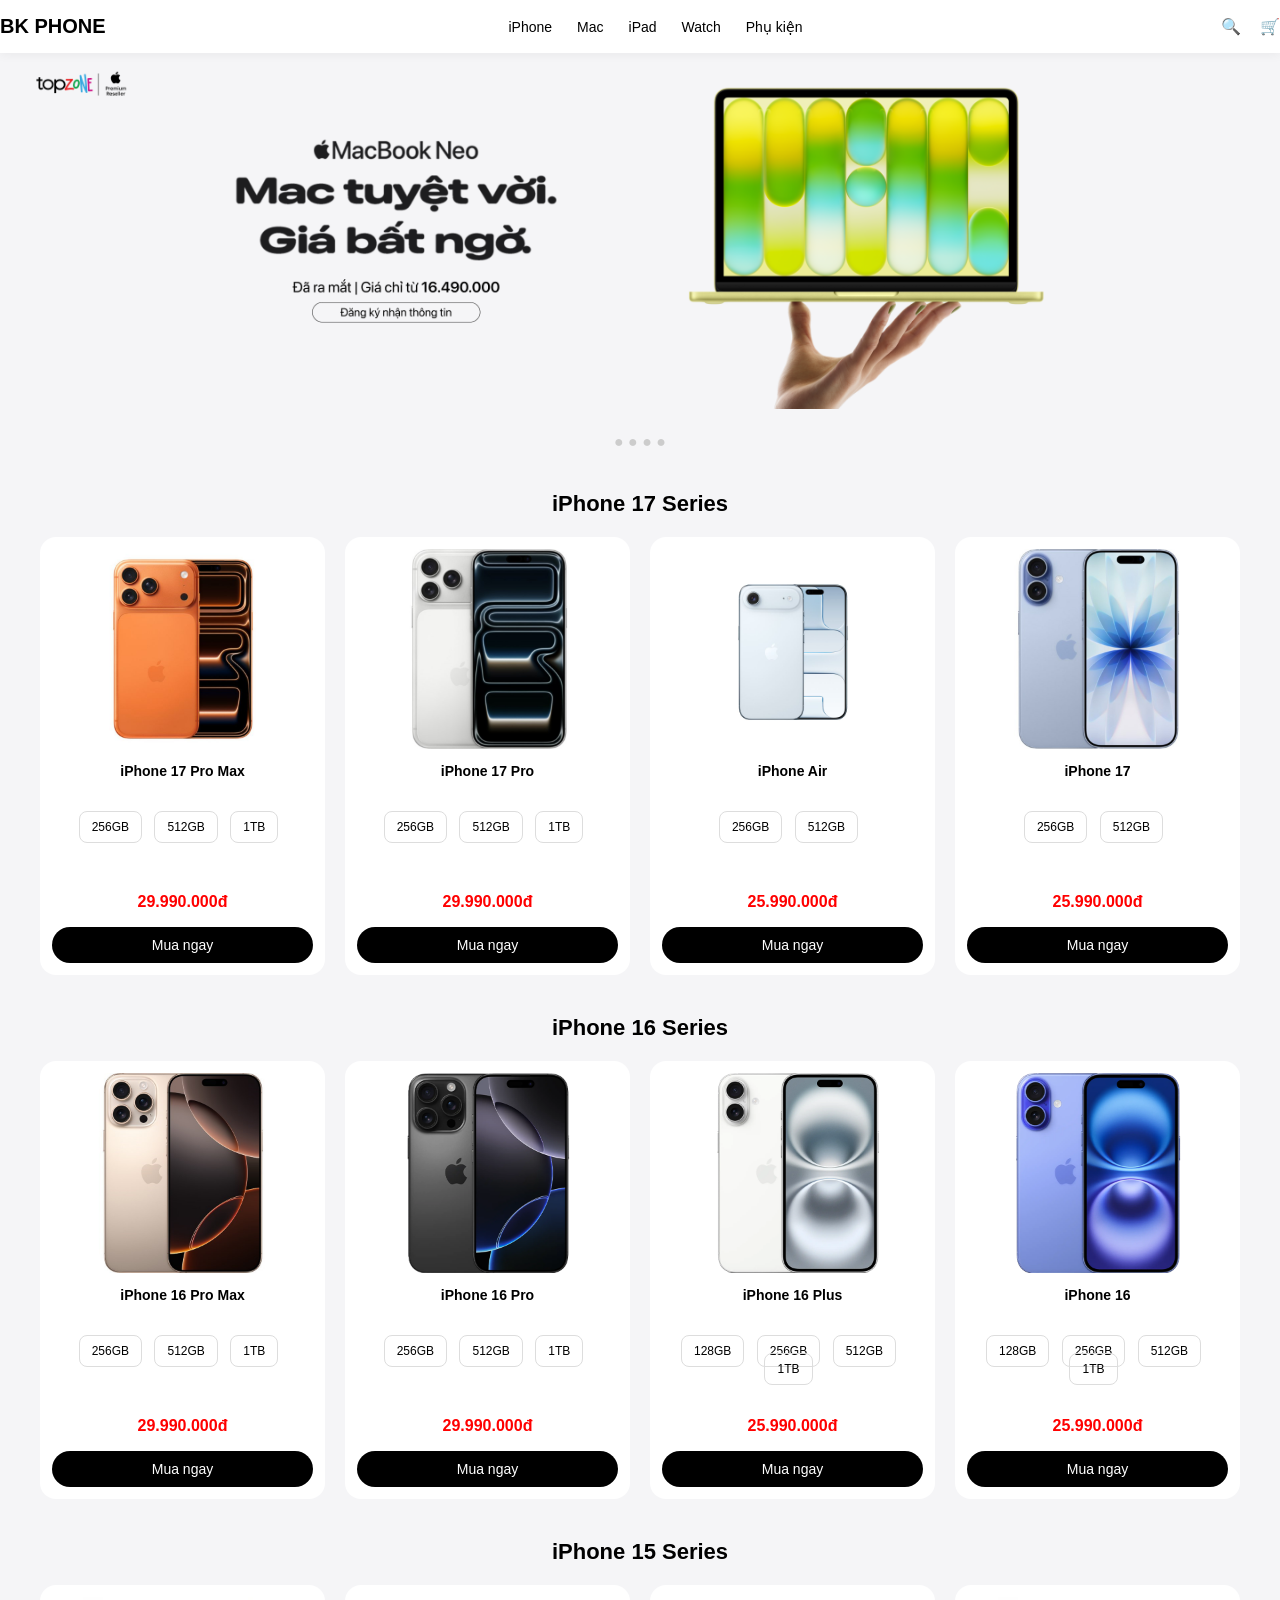
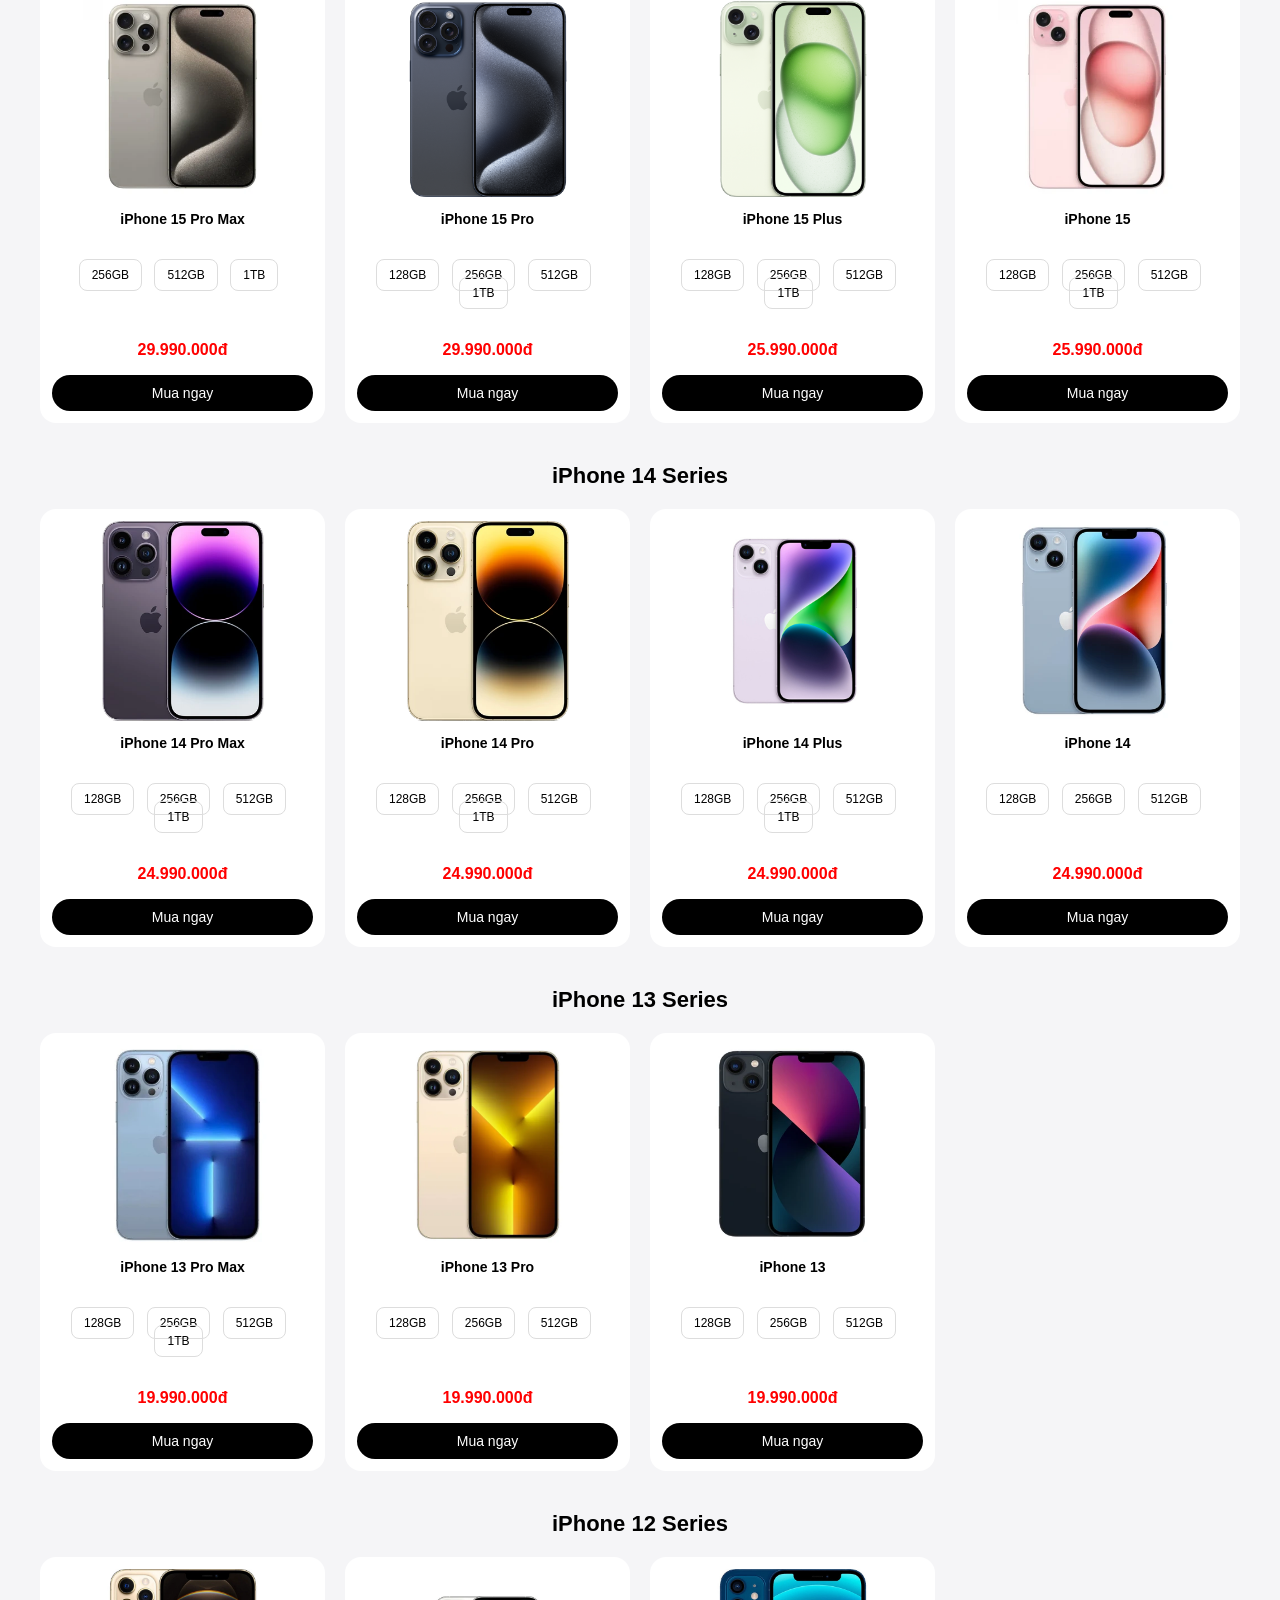
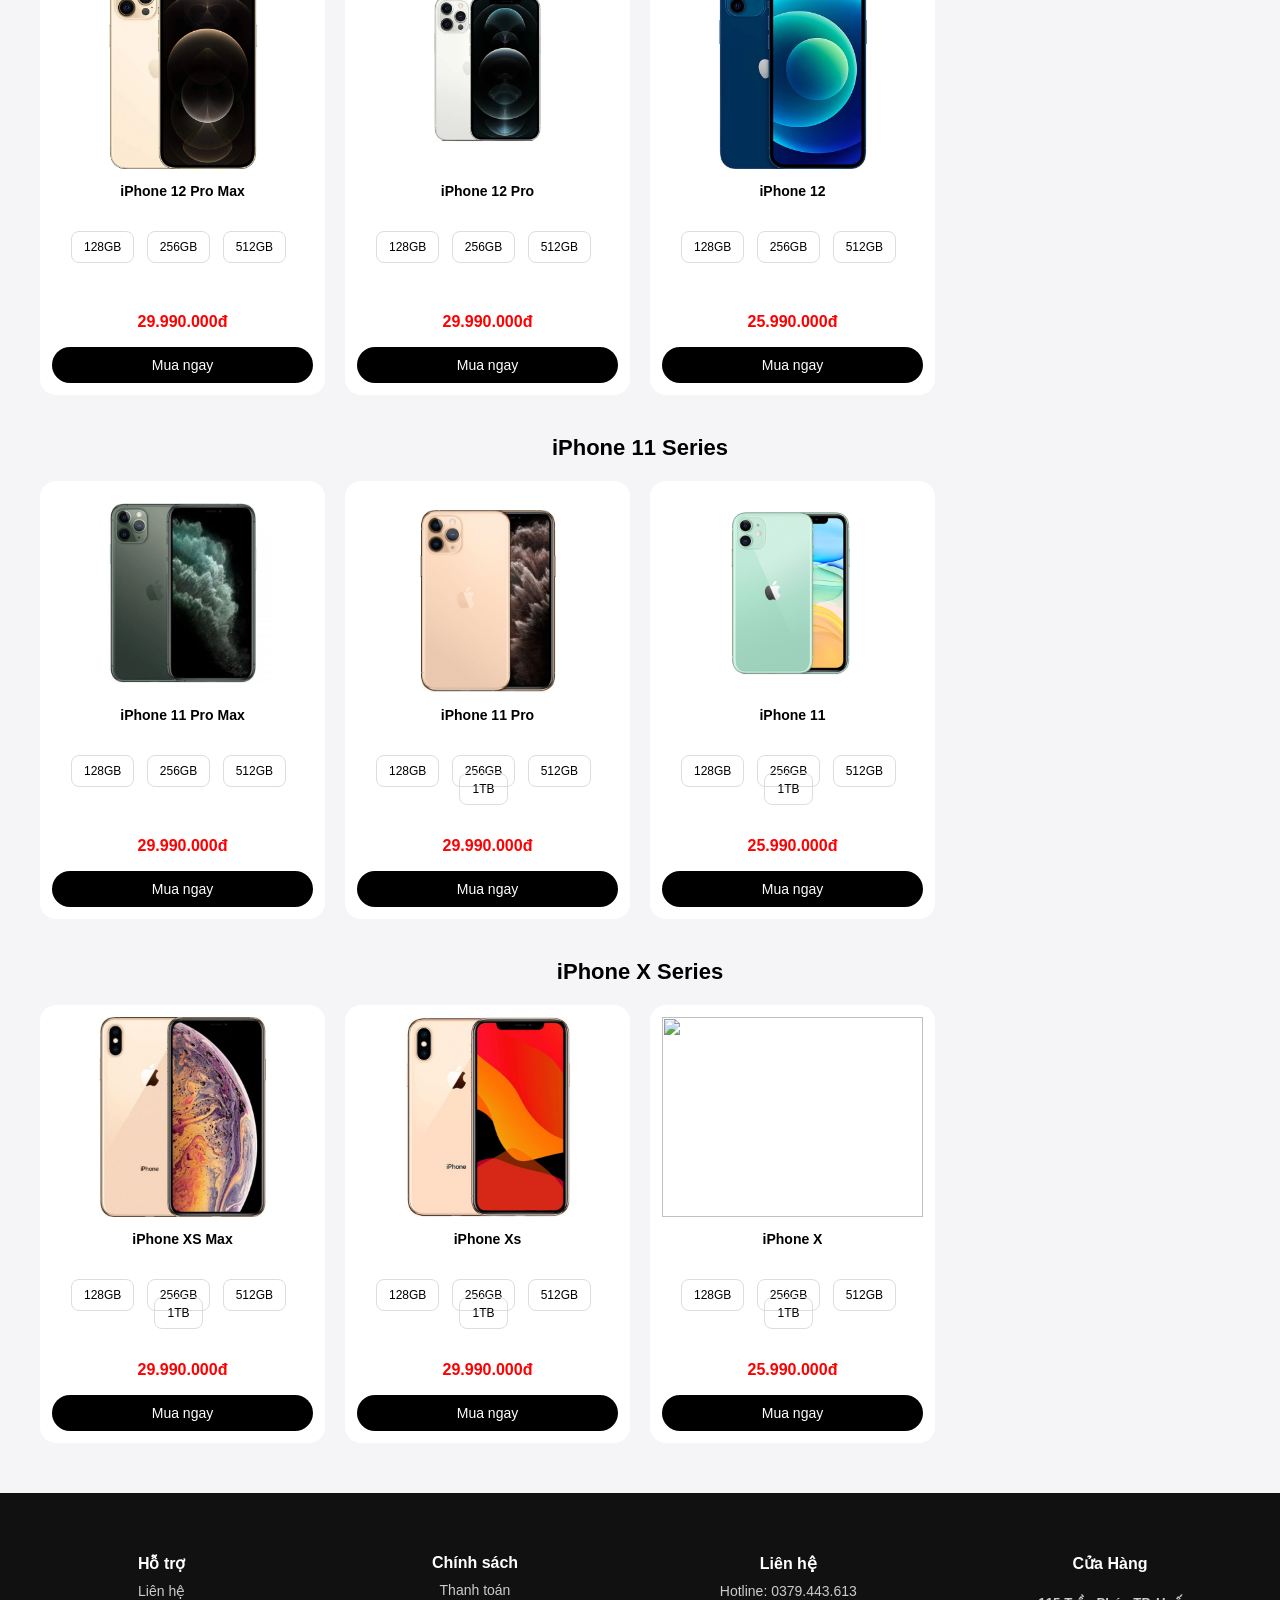
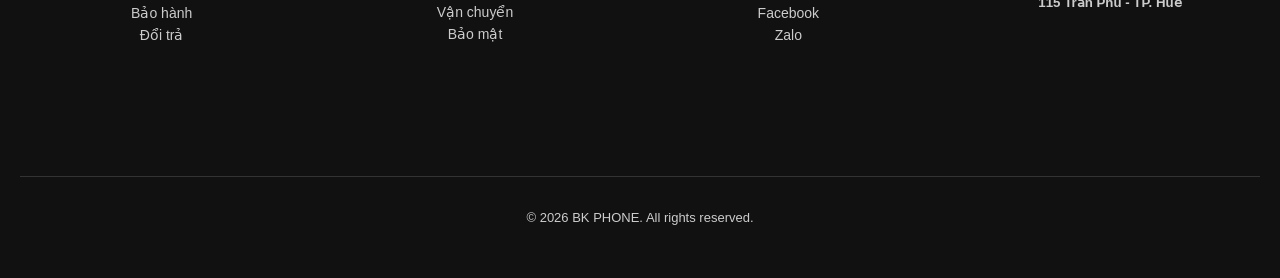
==== commit ab41b385: "update UI" ====
--- a/index.html
+++ b/index.html
@@ -1,6 +1,7 @@
 <!DOCTYPE html>
 <html lang="vi">
 <head>
+  <meta name="viewport" content="width=device-width, initial-scale=1.0">
   <meta charset="UTF-8">
   <title>BK PHONE - iPhone Đà Nẵng</title>
   <link rel="stylesheet" href="style.css">
@@ -66,7 +67,7 @@
       <p class="price">29.990.000đ</p>
       <button onclick="window.location.href='product.html'">
   Mua ngay
-</button>
+</button> 
     </div>
 
     <div class="card">
--- a/style.css
+++ b/style.css
@@ -94,14 +94,6 @@
   padding: 0 10px;
 }
 
-/* container bên trong */
-.container {
-  max-width: 1200px;
-  margin: 0 auto;
-  width: 100%;
-}
-
-
 body {
   margin: 0;
   font-family: Arial;
@@ -110,8 +102,10 @@
 
 /* container */
 .container {
-  width: 90%;
+  width: 100%;
+  max-width: 1200px;
   margin: auto;
+  padding: 0 10px;
 }
 
 /* header */
@@ -143,12 +137,6 @@
   font-size: 30px;
 }
 
-/* products */
-.products .container {
-  display: flex;
-  gap: 20px;
-}
-
 /* card */
 .card {
   background: white;
@@ -170,7 +158,8 @@
 }
 
 .card h3 {
-  font-size: 16px;
+  font-size: 14px;
+  min-height: 40px; /* QUAN TRỌNG: giữ đều chiều cao */
 }
 
 .price {
@@ -211,10 +200,6 @@
   font-size: 12px;
 }
 
-.card {
-  position: relative;
-}
-
 button {
   background: black;
   color: white;
@@ -235,28 +220,17 @@
 
 .grid {
   display: grid;
-  grid-template-columns: repeat(auto-fit, minmax(260px, 1fr));
-  gap: 25px; /* tăng khoảng cách cho thoáng */
-}
-
+  grid-template-columns: repeat(4, 1fr);
+  gap: 20px;
+}
 .section-title {
   text-align: center;
   margin: 40px 0 20px;
 }
 
-.card {
-  min-height: 300px;
-  display: flex;
-  flex-direction: column;
-  justify-content: space-between;
-}
 
 .storage {
-  display: flex;
-  justify-content: center;
-  gap: 8px;
-  margin: 10px 0;
-  flex-wrap: wrap;
+min-height: 60px;
 }
 
 .storage span {
@@ -434,4 +408,104 @@
 
 .buy-main:hover {
   transform: scale(1.03);
-}+}
+
+.card {
+  background: white;
+  padding: 12px;
+  border-radius: 16px;
+  text-align: center;
+  display: flex;
+  flex-direction: column;
+  justify-content: space-between;
+  transition: 0.3s;
+}
+
+/*MOBILE */ 
+
+
+@media (max-width: 768px) {
+  .card {
+    width: 100% !important;
+  }
+}
+
+@media (max-width: 768px) {
+  .card {
+    min-height: auto;
+  }
+}
+
+@media (max-width: 768px) {
+  .grid {
+    display: grid !important;
+    grid-template-columns: repeat(2, 1fr) !important;
+    gap: 10px;
+  }
+}
+
+@media (max-width: 768px) {
+
+  .storage span {
+    padding: 4px 8px;
+    font-size: 12px;
+    margin: 2px;
+  }
+
+  .card button {
+    padding: 8px;
+    font-size: 13px;
+    border-radius: 20px;
+  }
+
+  .card h3 {
+    font-size: 14px;
+  }
+
+  .price {
+    font-size: 14px;
+    margin-top: auto;
+  }
+
+  .card {
+    padding: 10px;
+    border-radius: 12px;
+  }
+
+  .card img {
+    width: 100%;
+    max-height: 140px;
+    object-fit: contain;
+  }
+  .buy-main {
+    position: fixed;
+    bottom: 10px;
+    left: 10px;
+    right: 10px;
+    z-index: 999;
+  }
+
+  .nav {
+    display: none;
+  }
+
+  .product-left,
+  .product-right {
+    width: 100%;
+  }
+
+  .main-img-box {
+    width: 100%;
+    height: auto;
+  }
+
+  .main-img-box img {
+    width: 100%;
+  }
+
+  .thumb-list {
+    justify-content: center;
+    flex-wrap: wrap;
+  }
+
+}
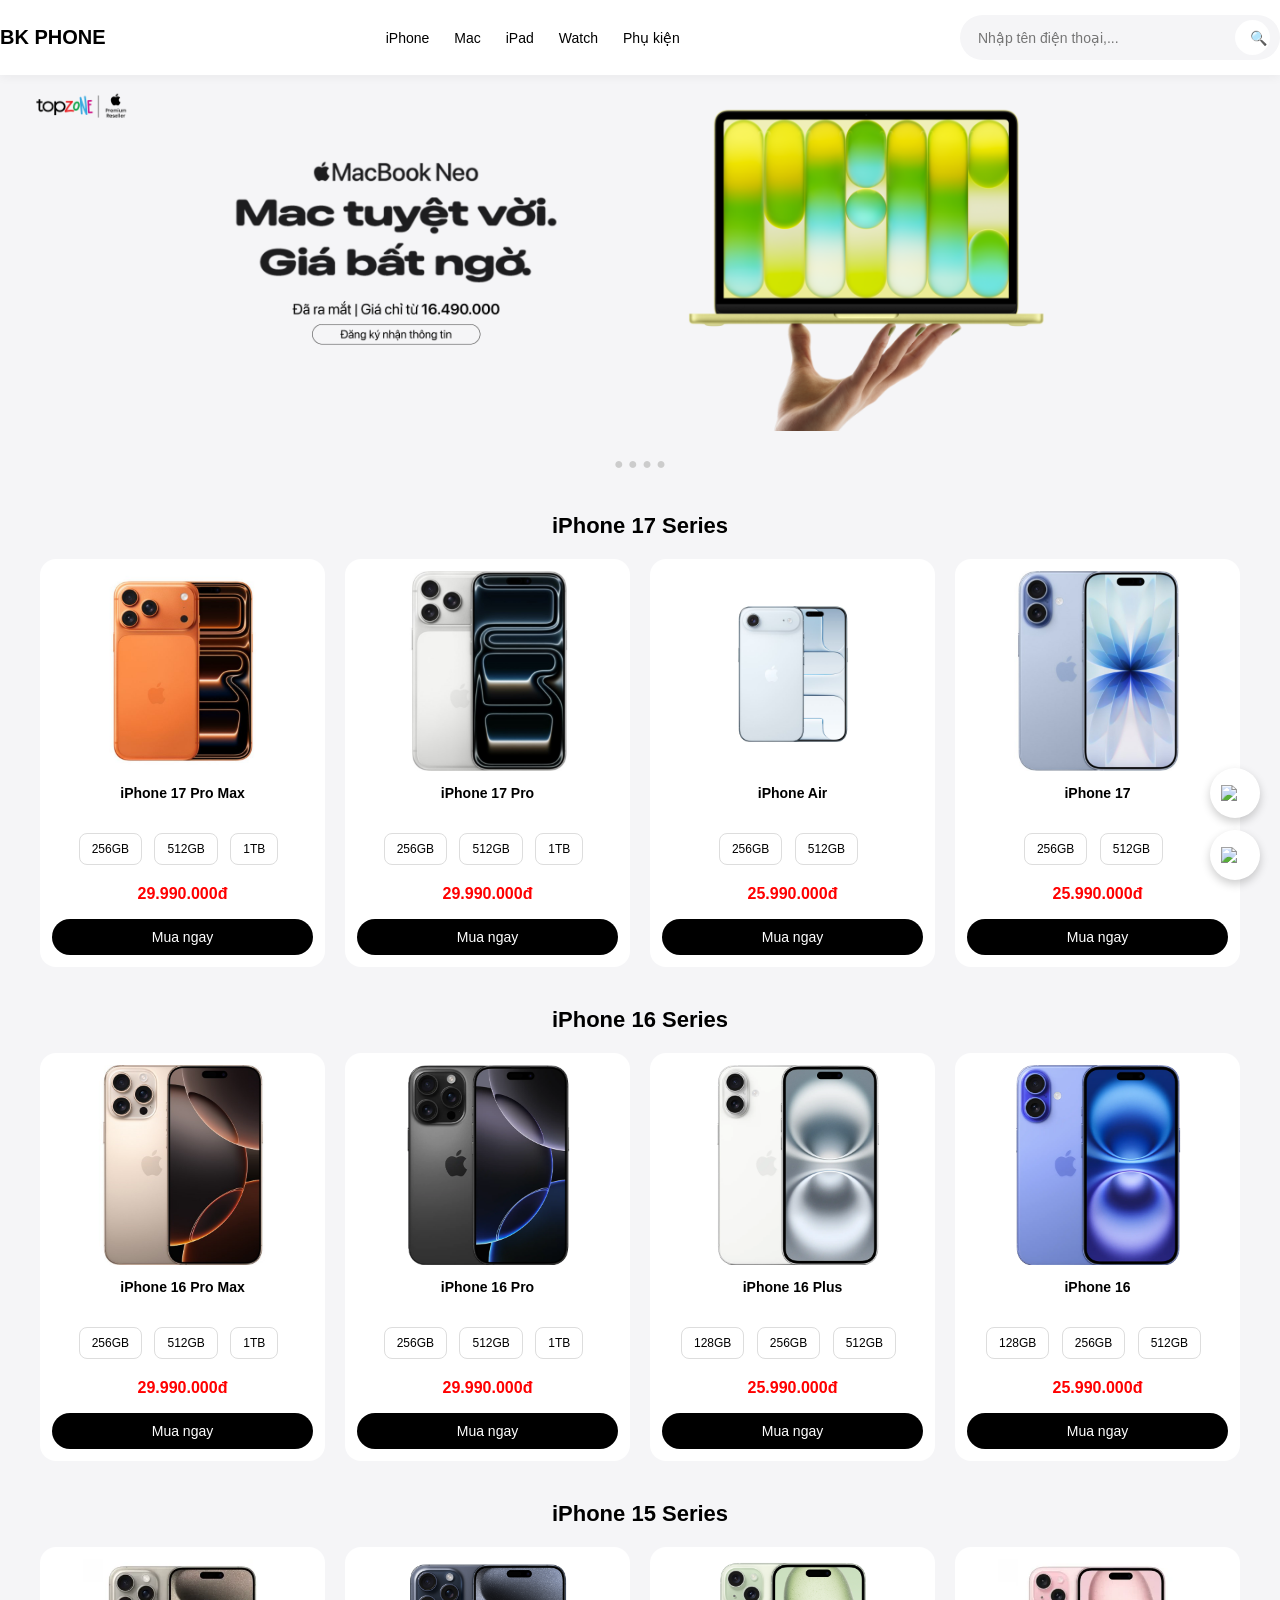
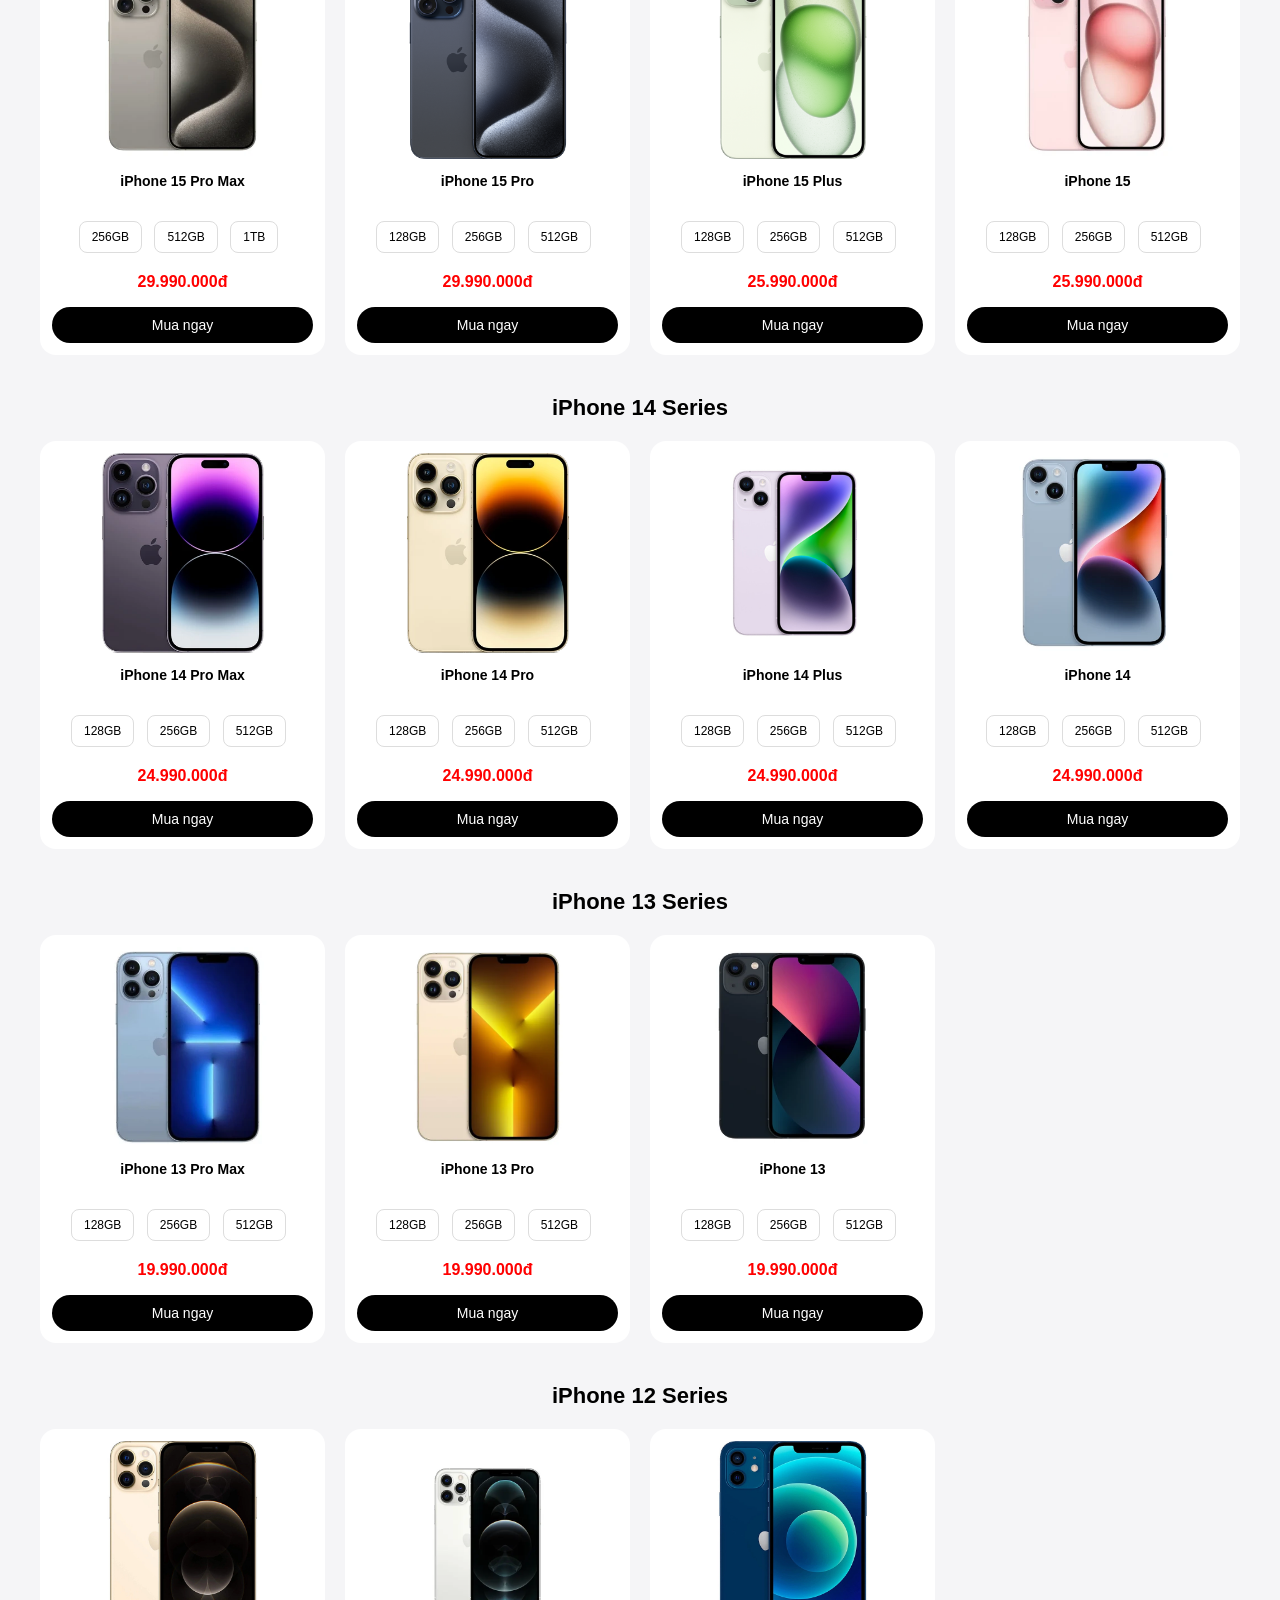
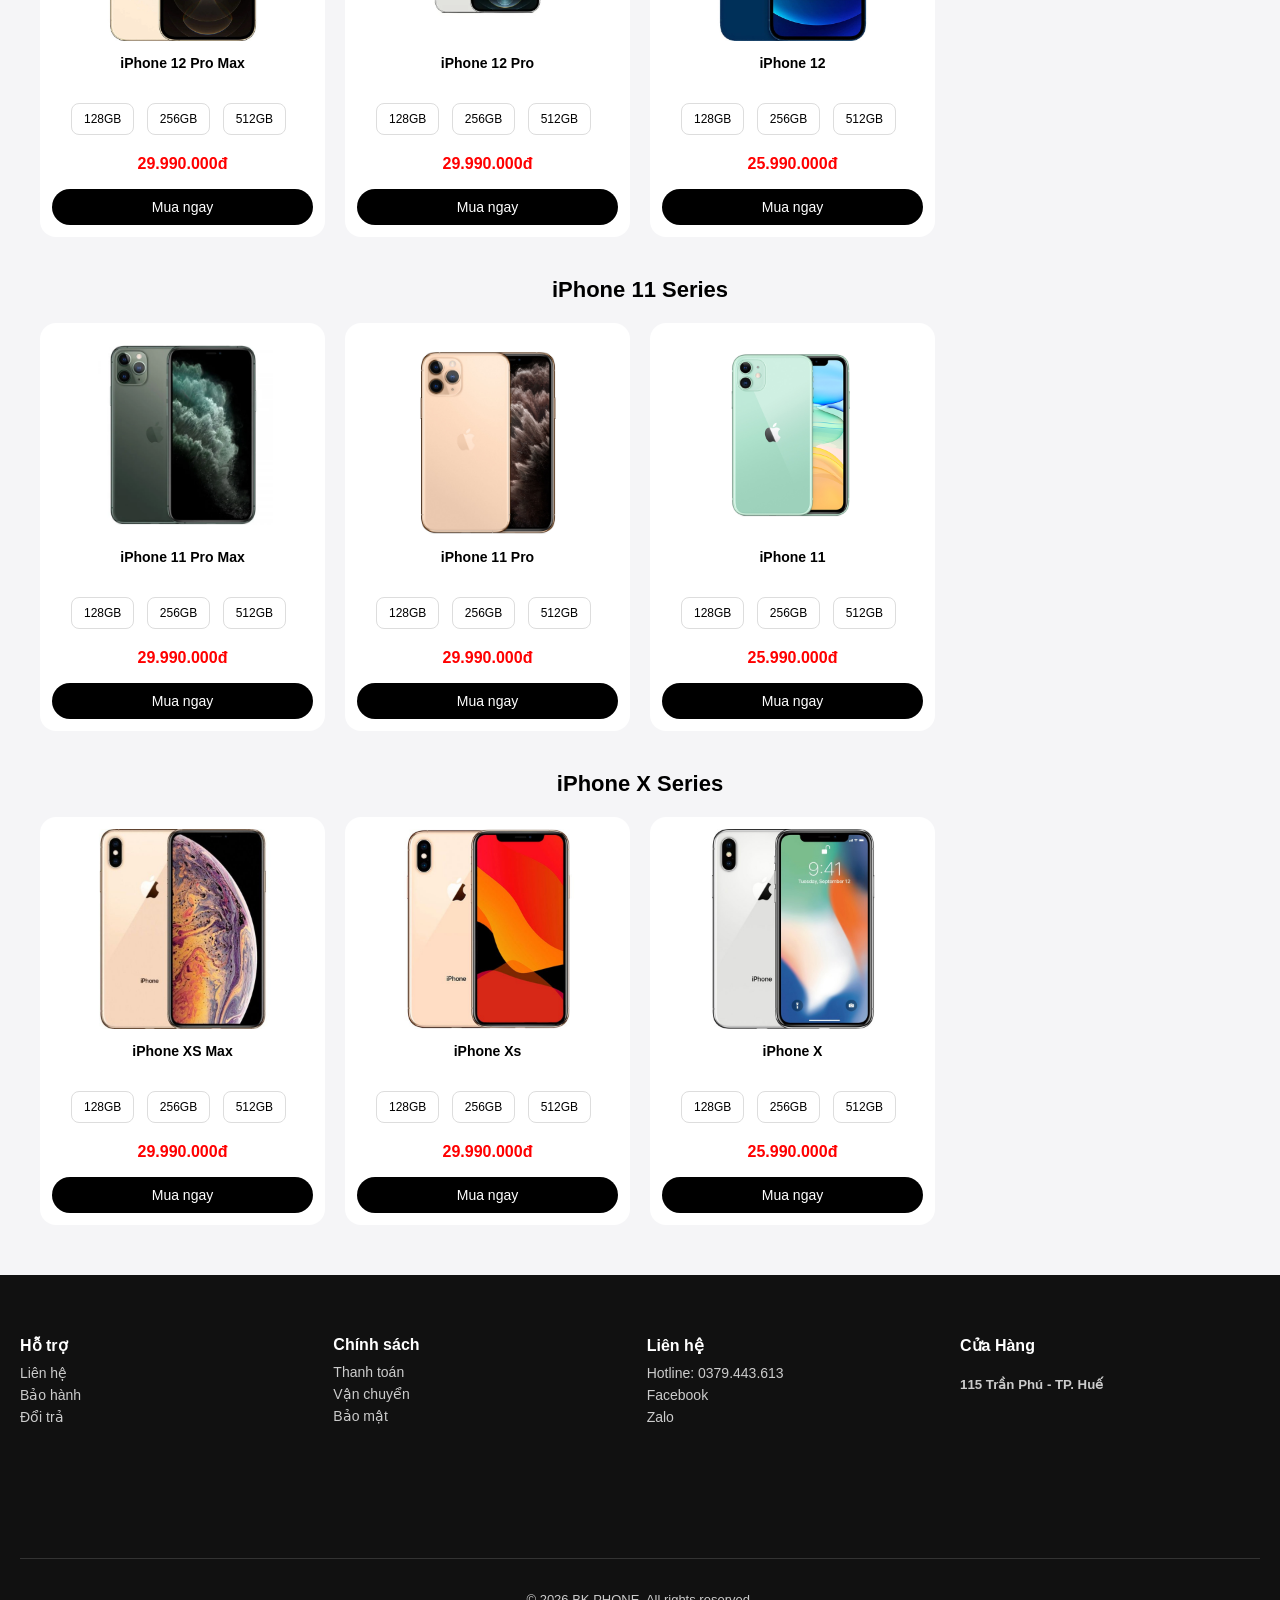
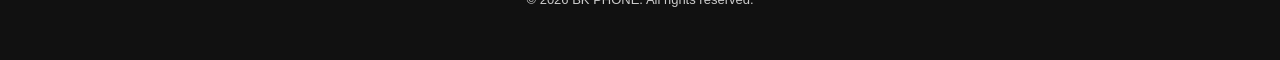
==== commit d558f8fc: "update giao dien + chat button" ====
--- a/index.html
+++ b/index.html
@@ -23,10 +23,10 @@
       <a href="#">Phụ kiện</a>
     </nav>
 
-    <div class="actions">
-      <span>🔍</span>
-      <span>🛒</span>
-    </div>
+    <div class="search-box">
+  <input type="text" placeholder="Nhập tên điện thoại,..." />
+  <button>🔍</button>
+</div>
 
   </div>
 </header>
@@ -184,7 +184,6 @@
   <span>128GB</span>
   <span>256GB</span>
   <span>512GB</span>
-  <span>1TB</span>
 </div>
 <script id="1t8zj6">
 document.querySelectorAll('.storage span').forEach(item => {
@@ -205,7 +204,6 @@
   <span>128GB</span>
   <span>256GB</span>
   <span>512GB</span>
-  <span>1TB</span>
 </div>
 <script id="1t8zj6">
 document.querySelectorAll('.storage span').forEach(item => {
@@ -254,7 +252,6 @@
   <span>128GB</span>
   <span>256GB</span>
   <span>512GB</span>
-  <span>1TB</span>
 </div>
 <script id="1t8zj6">
 document.querySelectorAll('.storage span').forEach(item => {
@@ -275,7 +272,6 @@
   <span>128GB</span>
   <span>256GB</span>
   <span>512GB</span>
-  <span>1TB</span>
 </div>
 <script id="1t8zj6">
 document.querySelectorAll('.storage span').forEach(item => {
@@ -296,7 +292,6 @@
   <span>128GB</span>
   <span>256GB</span>
   <span>512GB</span>
-  <span>1TB</span>
 </div>
 <script id="1t8zj6">
 document.querySelectorAll('.storage span').forEach(item => {
@@ -323,7 +318,6 @@
   <span>128GB</span>
   <span>256GB</span>
   <span>512GB</span>
-  <span>1TB</span>
 </div>
 <script id="1t8zj6">
 document.querySelectorAll('.storage span').forEach(item => {
@@ -344,7 +338,6 @@
   <span>128GB</span>
   <span>256GB</span>
   <span>512GB</span>
-  <span>1TB</span>
 </div>
 <script id="1t8zj6">
 document.querySelectorAll('.storage span').forEach(item => {
@@ -365,7 +358,6 @@
   <span>128GB</span>
   <span>256GB</span>
   <span>512GB</span>
-  <span>1TB</span>
 </div>
 <script id="1t8zj6">
 document.querySelectorAll('.storage span').forEach(item => {
@@ -412,7 +404,6 @@
   <span>128GB</span>
   <span>256GB</span>
   <span>512GB</span>
-  <span>1TB</span>
 </div>
 <script id="1t8zj6">
 document.querySelectorAll('.storage span').forEach(item => {
@@ -567,7 +558,6 @@
   <span>128GB</span>
   <span>256GB</span>
   <span>512GB</span>
-  <span>1TB</span>
 </div>
 <script id="1t8zj6">
 document.querySelectorAll('.storage span').forEach(item => {
@@ -588,7 +578,6 @@
   <span>128GB</span>
   <span>256GB</span>
   <span>512GB</span>
-  <span>1TB</span>
 </div>
 <script id="1t8zj6">
 document.querySelectorAll('.storage span').forEach(item => {
@@ -615,7 +604,6 @@
   <span>128GB</span>
   <span>256GB</span>
   <span>512GB</span>
-  <span>1TB</span>
 </div>
 <script id="1t8zj6">
 document.querySelectorAll('.storage span').forEach(item => {
@@ -637,28 +625,26 @@
   <span>128GB</span>
   <span>256GB</span>
   <span>512GB</span>
-  <span>1TB</span>
-</div>
-<script id="1t8zj6">
-document.querySelectorAll('.storage span').forEach(item => {
-  item.addEventListener('click', () => {
-    item.parentElement.querySelectorAll('span').forEach(s => s.classList.remove('active'));
-    item.classList.add('active');
-  });
-});
-</script>      
-      <p class="price">29.990.000đ</p>
-      <button>Mua ngay</button>
-    </div>
-
-    <div class="card">
-      <img src="images/x">
+</div>
+<script id="1t8zj6">
+document.querySelectorAll('.storage span').forEach(item => {
+  item.addEventListener('click', () => {
+    item.parentElement.querySelectorAll('span').forEach(s => s.classList.remove('active'));
+    item.classList.add('active');
+  });
+});
+</script>      
+      <p class="price">29.990.000đ</p>
+      <button>Mua ngay</button>
+    </div>
+
+    <div class="card">
+      <img src="images/iphone-x.jpg">
       <h3>iPhone X</h3>
       <div class="storage">
   <span>128GB</span>
   <span>256GB</span>
   <span>512GB</span>
-  <span>1TB</span>
 </div>
 <script id="1t8zj6">
 document.querySelectorAll('.storage span').forEach(item => {
@@ -716,5 +702,18 @@
   </div>
 </footer>
 
+<div class="contact-fixed">
+  <!-- ZALO -->
+  <a href="https://zalo.me/0379443613" target="_blank" class="zalo-btn">
+    <img src="https://upload.wikimedia.org/wikipedia/commons/9/91/Icon_of_Zalo.svg" />
+  </a>
+
+  <!-- MESSENGER -->
+  <a href="https://m.me/YOUR_PAGE_ID" target="_blank" class="messenger-btn">
+    <img src="https://upload.wikimedia.org/wikipedia/commons/b/be/Facebook_Messenger_logo_2020.svg" />
+  </a>
+</div>
+
+
 </body>
 </html>
--- a/style.css
+++ b/style.css
@@ -230,7 +230,7 @@
 
 
 .storage {
-min-height: 60px;
+min-height: 30px;
 }
 
 .storage span {
@@ -423,13 +423,6 @@
 
 /*MOBILE */ 
 
-
-@media (max-width: 768px) {
-  .card {
-    width: 100% !important;
-  }
-}
-
 @media (max-width: 768px) {
   .card {
     min-height: auto;
@@ -453,6 +446,7 @@
   }
 
   .card button {
+    margin-right: 20px;
     padding: 8px;
     font-size: 13px;
     border-radius: 20px;
@@ -463,8 +457,8 @@
   }
 
   .price {
+    margin: 10px;
     font-size: 14px;
-    margin-top: auto;
   }
 
   .card {
@@ -509,3 +503,103 @@
   }
 
 }
+
+@media (max-width: 768px) {
+
+  .footer-container {
+    grid-template-columns: repeat(2, 1fr);
+    gap: 20px;
+  }
+
+  .footer-col {
+    font-size: 13px;
+  }
+
+  /* map xuống dòng riêng */
+  .footer-col iframe {
+    width: 100%;
+    height: 150px;
+  }
+
+}
+
+.footer-container {
+  text-align: left;
+}
+
+
+/* ===== SEARCH BAR ===== */
+.search-box {
+  display: flex;
+  align-items: center;
+  background: #f5f5f7;
+  border-radius: 999px;
+  padding: 5px 10px;
+  width: 300px;
+}
+
+.search-box input {
+  border: none;
+  outline: none;
+  background: transparent;
+  flex: 1;
+  padding: 8px;
+  font-size: 14px;
+}
+
+.search-box button {
+  background: #ffffff;
+  border: none;
+  border-radius: 50%;
+  width: 35px;
+  height: 35px;
+  color: white;
+  cursor: pointer;
+}
+
+@media (max-width: 768px) {
+  .search-box {
+    width: 100%;
+    margin-top: 10px;
+  }
+
+  .header-container {
+    flex-direction: column;
+    align-items: flex-start;
+    gap: 10px;
+  }
+}
+
+
+/* ===== CONTACT FLOAT ===== */
+.contact-fixed {
+  position: fixed;
+  bottom: 20px;
+  right: 20px;
+  display: flex;
+  flex-direction: column;
+  gap: 12px;
+  z-index: 999;
+}
+
+.contact-fixed a {
+  width: 50px;
+  height: 50px;
+  border-radius: 50%;
+  background: white;
+  display: flex;
+  align-items: center;
+  justify-content: center;
+  box-shadow: 0 4px 10px rgba(0,0,0,0.2);
+  transition: 0.3s;
+}
+
+.contact-fixed img {
+  width: 28px;
+}
+
+.contact-fixed a:hover {
+  transform: scale(1.1);
+}
+
+
